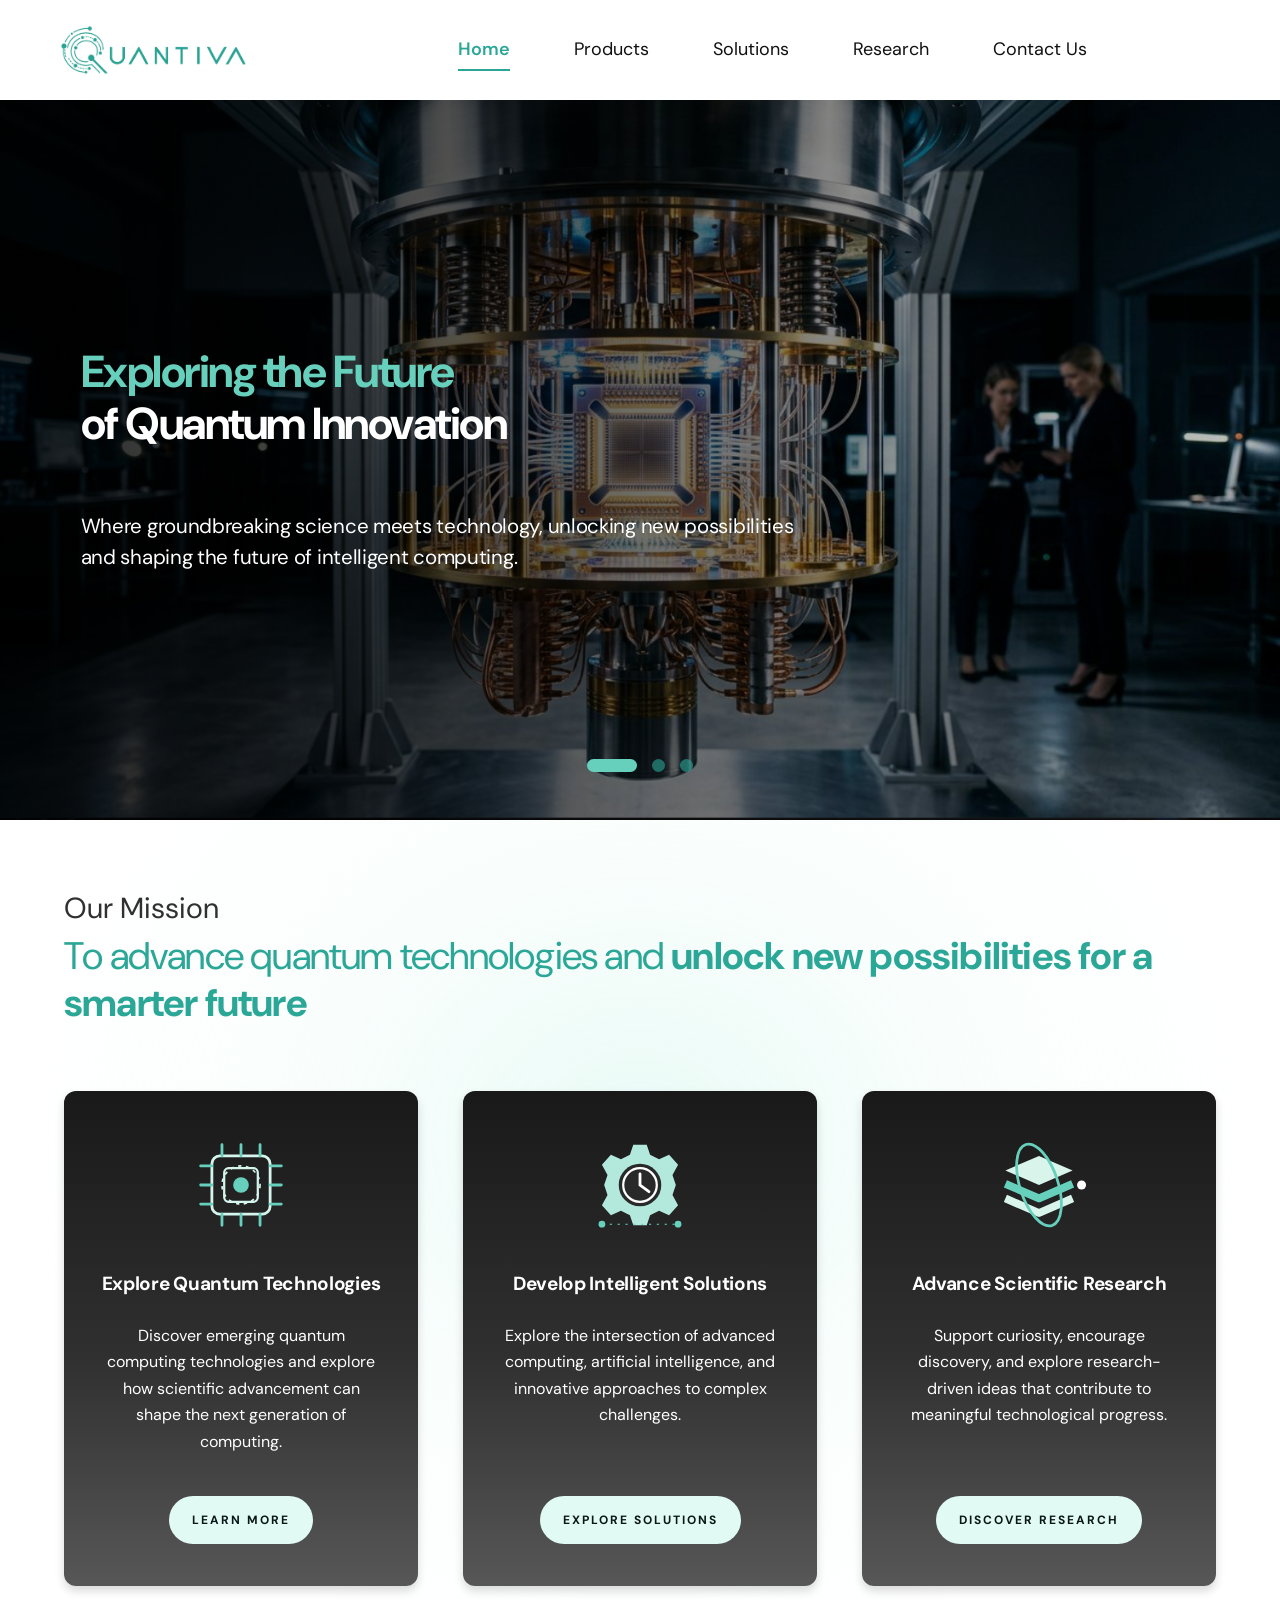
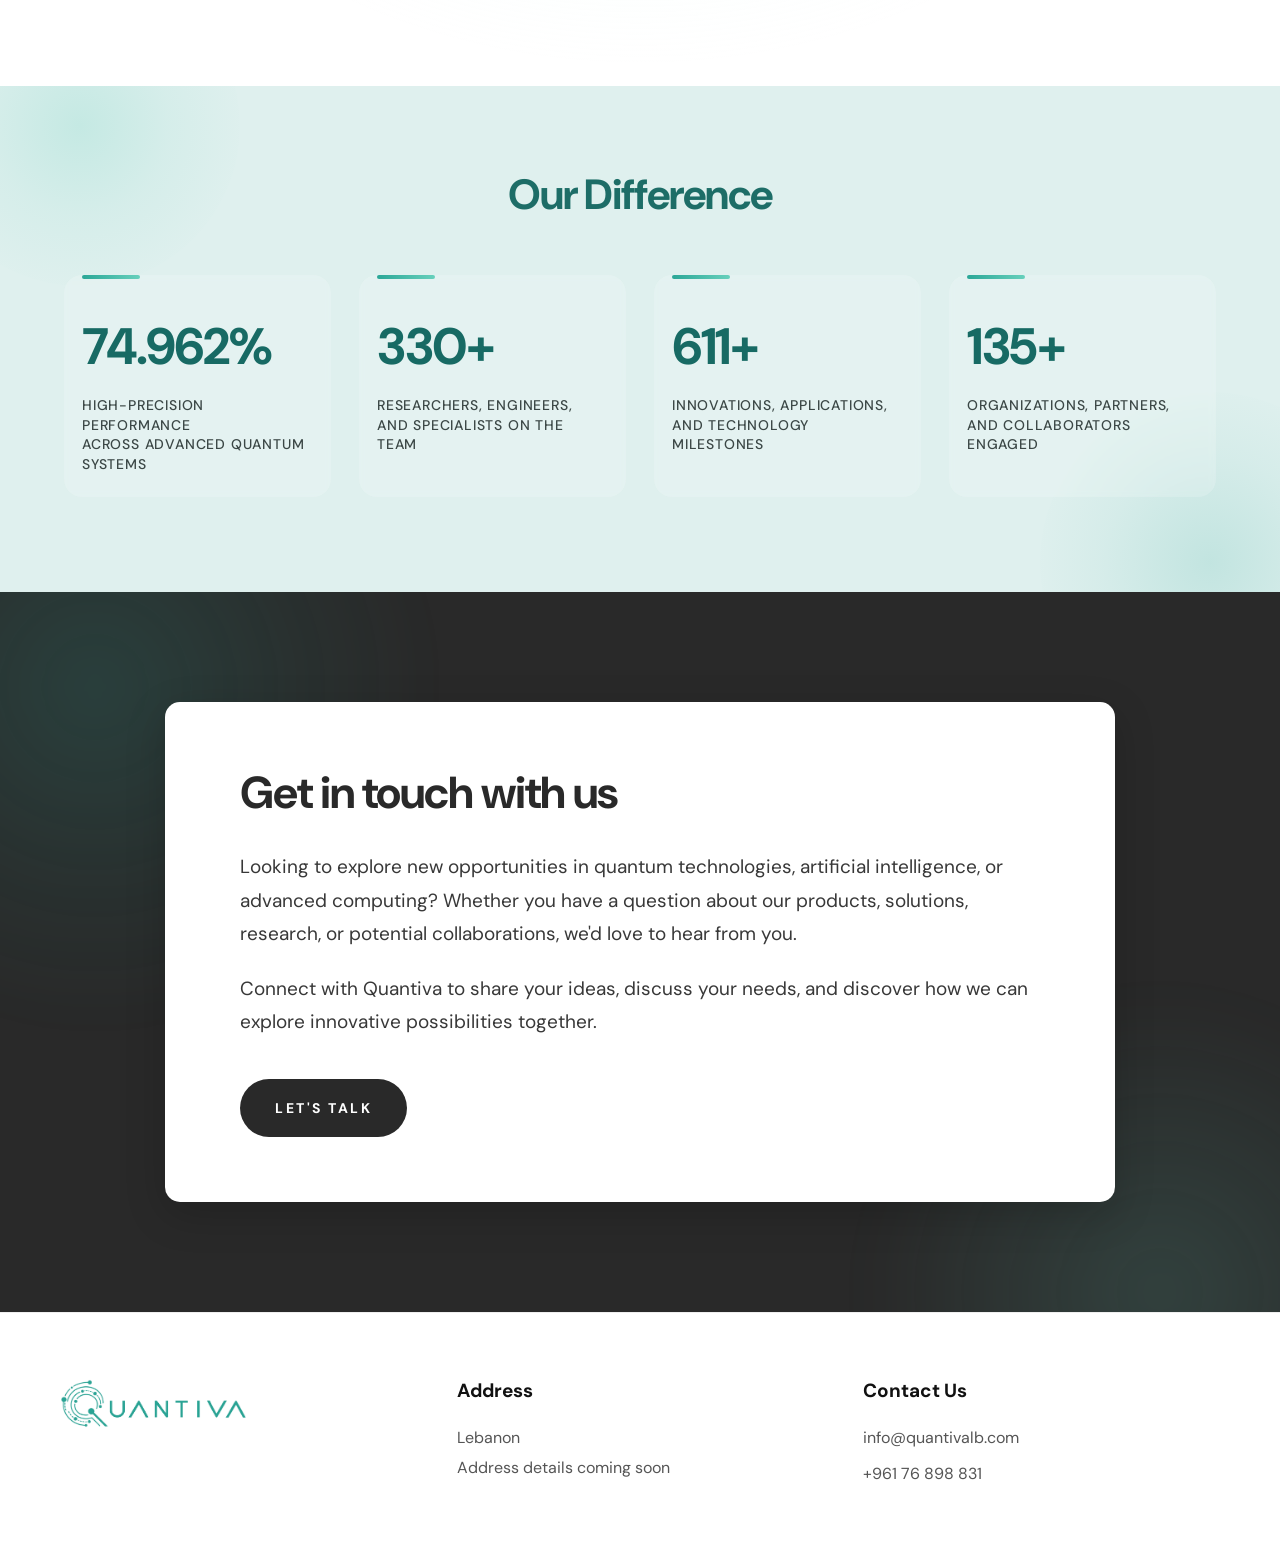
==== index.html @ 80b2bf56 "Add files via upload" ====
<!DOCTYPE html>
<html lang="en">

<head>
    <meta charset="UTF-8">
    <meta name="viewport" content="width=device-width, initial-scale=1.0">

    <title>Quantiva | Home</title>

    <meta name="description" content="Quantiva - Discover our products, solutions, and research.">

    <!-- FAVICON -->
    <link rel="icon" type="image/png" href="assets/img/quantiva-logo.jpeg">

    <!-- GOOGLE FONTS -->
    <link rel="preconnect" href="https://fonts.googleapis.com">
    <link rel="preconnect" href="https://fonts.gstatic.com" crossorigin>

    <link href="https://fonts.googleapis.com/css2?family=DM+Sans:wght@400;500;600;700&display=swap" rel="stylesheet">

    <!-- MAIN CSS -->
    <link rel="stylesheet" href="assets/css/style.css">

</head>

<body>

    <!-- =====================================
       DESKTOP / MOBILE HEADER
  ====================================== -->

    <header class="site-header">

        <div class="header-container">

            <!-- LOGO -->
            <a href="index.html" class="header-logo" aria-label="Quantiva Homepage">

                <img src="assets/img/quantiva-logo.jpeg" alt="Quantiva Logo">

            </a>

            <!-- DESKTOP NAVIGATION -->
            <nav class="desktop-nav" aria-label="Main navigation">

                <a href="index.html" class="active" aria-current="page">
                    Home
                </a>

                <a href="products.html">
                    Products
                </a>

                <a href="solutions.html">
                    Solutions
                </a>

                <a href="research.html">
                    Research
                </a>

                <a href="contact-us.html">
                    Contact Us
                </a>

            </nav>

            <!-- MOBILE HAMBURGER -->
            <button class="menu-toggle" type="button" aria-label="Open navigation menu" aria-expanded="false"
                aria-controls="mobile-menu">

                <span></span>
                <span></span>
                <span></span>

            </button>

        </div>

    </header>


    <!-- =====================================
       MOBILE MENU OVERLAY
  ====================================== -->

    <div class="menu-overlay"></div>


    <!-- =====================================
       MOBILE SIDEBAR
  ====================================== -->

    <aside class="mobile-menu" id="mobile-menu" aria-label="Mobile navigation" aria-hidden="true" inert>

        <!-- MOBILE MENU HEADER -->
        <div class="mobile-menu-header">

            <a href="index.html" class="mobile-logo" aria-label="Quantiva Homepage">

                <img src="assets/img/quantiva-logo.jpeg" alt="Quantiva Logo">

            </a>

            <button class="menu-close" type="button" aria-label="Close navigation menu">

                &times;

            </button>

        </div>


        <!-- MOBILE NAVIGATION -->
        <nav class="mobile-nav" aria-label="Mobile menu links">

            <a href="index.html" class="active" aria-current="page">
                Home
            </a>

            <a href="products.html">
                Products
            </a>

            <a href="solutions.html">
                Solutions
            </a>

            <a href="research.html">
                Research
            </a>

            <a href="contact-us.html">
                Contact Us
            </a>

        </nav>

    </aside>


    <!-- =====================================
       HOME PAGE CONTENT
  ====================================== -->

    <main>



        <!-- =========================================
     QUANTIVA HOME HERO SLIDER
========================================= -->

        <section class="quantiva-hero" aria-label="Quantiva introduction">

            <!-- SLIDE 1 -->
            <div class="hero-slide active">

                <div class="hero-overlay"></div>

                <div class="hero-content">

                    <h1>
                        <span>Exploring the Future</span>
                        <span class="hero-title-white">
                            of Quantum Innovation
                        </span>
                    </h1>

                    <p>
                        Where groundbreaking science meets technology,
                        unlocking new possibilities and shaping the future
                        of intelligent computing.
                    </p>

                </div>

            </div>


            <!-- SLIDE 2 -->
            <div class="hero-slide">

                <div class="hero-overlay"></div>

                <div class="hero-content">

                    <h2>
                        <span>Where Quantum and AI</span>
                        <span class="hero-title-white">
                            Work Together
                        </span>
                    </h2>

                    <p>
                        Connecting the power of quantum technologies
                        and artificial intelligence to inspire innovation
                        and solve tomorrow's challenges.
                    </p>

                </div>

            </div>


            <!-- SLIDE 3 -->
            <div class="hero-slide">

                <div class="hero-overlay"></div>

                <div class="hero-content">

                    <h2>
                        <span>Transforming Ideas</span>
                        <span class="hero-title-white">
                            Into Possibilities
                        </span>
                    </h2>

                    <p>
                        Advancing research, encouraging discovery,
                        and exploring new horizons through the
                        convergence of science and technology.
                    </p>

                </div>

            </div>


            <!-- SLIDER INDICATORS -->
            <div class="hero-indicators" aria-hidden="true">

                <span class="hero-indicator active"></span>
                <span class="hero-indicator"></span>
                <span class="hero-indicator"></span>

            </div>

        </section>





        <!-- =========================================
     QUANTIVA - OUR MISSION SECTION
========================================= -->

        <section class="quantiva-mission" id="our-mission">

            <div class="mission-container">

                <!-- MISSION HEADING -->
                <div class="mission-heading">

                    <p class="mission-label">Our Mission</p>

                    <h2>
                        To advance quantum technologies and
                        <strong>unlock new possibilities for a smarter future</strong>
                    </h2>

                </div>

                <!-- MISSION CARDS -->
                <div class="mission-cards">

                    <!-- CARD 1 -->
                    <article class="mission-card">

                        <div class="mission-card-icon">
                            <svg viewBox="0 0 100 100" fill="none" xmlns="http://www.w3.org/2000/svg"
                                aria-hidden="true">
                                <rect x="24" y="24" width="52" height="52" rx="7" stroke="currentColor"
                                    stroke-width="2.5" />
                                <rect x="35" y="35" width="30" height="30" rx="4" stroke="currentColor"
                                    stroke-width="2" />
                                <circle cx="50" cy="50" r="7" fill="#67d0bc" />
                                <path d="M33 14V24 M50 14V24 M67 14V24
                                 M33 76V86 M50 76V86 M67 76V86
                                 M14 33H24 M14 50H24 M14 67H24
                                 M76 33H86 M76 50H86 M76 67H86" stroke="#67d0bc" stroke-width="2.5"
                                    stroke-linecap="round" />
                                <circle cx="50" cy="50" r="17" stroke="currentColor" stroke-width="1.5"
                                    stroke-dasharray="3 4" />
                            </svg>
                        </div>

                        <h3>Explore Quantum Technologies</h3>

                        <p>
                            Discover emerging quantum computing technologies
                            and explore how scientific advancement can
                            shape the next generation of computing.
                        </p>

                        <a href="products.html" class="mission-card-btn">
                            LEARN MORE
                        </a>

                    </article>

                    <!-- CARD 2 -->
                    <article class="mission-card">

                        <div class="mission-card-icon">
                            <svg viewBox="0 0 100 100" fill="none" xmlns="http://www.w3.org/2000/svg"
                                aria-hidden="true">
                                <path d="M44 14H56L59 23L67 27L76 23
                                 L84 32L79 41L82 50L79 59
                                 L84 68L76 77L67 73L59 77
                                 L56 86H44L41 77L33 73
                                 L24 77L16 68L21 59L18 50
                                 L21 41L16 32L24 23L33 27
                                 L41 23L44 14Z" fill="#b3e9dc" />
                                <circle cx="50" cy="50" r="19" fill="#292929" />
                                <circle cx="50" cy="50" r="15" stroke="#ffffff" stroke-width="2" />
                                <path d="M50 40V50L58 56" stroke="#ffffff" stroke-width="2.5" stroke-linecap="round" />
                                <circle cx="16" cy="85" r="3" fill="#67d0bc" />
                                <circle cx="84" cy="85" r="3" fill="#67d0bc" />
                                <path d="M16 85H84" stroke="#67d0bc" stroke-dasharray="2 5" />
                            </svg>
                        </div>

                        <h3>Develop Intelligent Solutions</h3>

                        <p>
                            Explore the intersection of advanced computing,
                            artificial intelligence, and innovative
                            approaches to complex challenges.
                        </p>

                        <a href="solutions.html" class="mission-card-btn">
                            EXPLORE SOLUTIONS
                        </a>

                    </article>

                    <!-- CARD 3 -->
                    <article class="mission-card">

                        <div class="mission-card-icon">
                            <svg viewBox="0 0 100 100" fill="none" xmlns="http://www.w3.org/2000/svg"
                                aria-hidden="true">
                                <path d="M20 37L50 24L80 37L50 50L20 37Z" fill="#d8f4eb" />
                                <path d="M20 49L50 62L80 49" stroke="#67d0bc" stroke-width="7"
                                    stroke-linejoin="round" />
                                <path d="M20 62L50 75L80 62" stroke="#d8f4eb" stroke-width="7"
                                    stroke-linejoin="round" />
                                <ellipse cx="50" cy="50" rx="38" ry="17" transform="rotate(72 50 50)" stroke="#67d0bc"
                                    stroke-width="2.5" />
                                <circle cx="88" cy="50" r="4" fill="#ffffff" />
                            </svg>
                        </div>

                        <h3>Advance Scientific Research</h3>

                        <p>
                            Support curiosity, encourage discovery,
                            and explore research-driven ideas that
                            contribute to meaningful technological progress.
                        </p>

                        <a href="research.html" class="mission-card-btn">
                            DISCOVER RESEARCH
                        </a>

                    </article>

                </div>

            </div>

        </section>



        <!-- =========================================
     QUANTIVA - OUR DIFFERENCE SECTION
========================================= -->

        <section class="quantiva-difference" id="our-difference">

            <div class="difference-container">

                <div class="difference-heading">
                    <h2>Our Difference</h2>
                </div>

                <div class="difference-stats">

                    <!-- ITEM 1 -->
                    <div class="difference-item reveal-up">
                        <h3 class="counter" data-target="99.921" data-suffix="%">0</h3>
                        <p>
                            HIGH-PRECISION PERFORMANCE<br>
                            ACROSS ADVANCED QUANTUM SYSTEMS
                        </p>
                    </div>

                    <!-- ITEM 2 -->
                    <div class="difference-item reveal-up">
                        <h3 class="counter" data-target="440" data-suffix="+">0</h3>
                        <p>
                            RESEARCHERS, ENGINEERS,<br>
                            AND SPECIALISTS ON THE TEAM
                        </p>
                    </div>

                    <!-- ITEM 3 -->
                    <div class="difference-item reveal-up">
                        <h3 class="counter" data-target="815" data-suffix="+">0</h3>
                        <p>
                            INNOVATIONS, APPLICATIONS,<br>
                            AND TECHNOLOGY MILESTONES
                        </p>
                    </div>

                    <!-- ITEM 4 -->
                    <div class="difference-item reveal-up">
                        <h3 class="counter" data-target="180" data-suffix="+">0</h3>
                        <p>
                            ORGANIZATIONS, PARTNERS,<br>
                            AND COLLABORATORS ENGAGED
                        </p>
                    </div>

                </div>

            </div>

        </section>



        <!-- =========================================
     QUANTIVA - CONTACT SECTION
========================================= -->

        <section class="quantiva-connect" id="connect-with-us">

            <div class="connect-container">

                <div class="connect-card">

                    <h2>Get in touch with us</h2>

                    <p>
                        Looking to explore new opportunities in quantum
                        technologies, artificial intelligence, or advanced
                        computing? Whether you have a question about our
                        products, solutions, research, or potential
                        collaborations, we'd love to hear from you.
                    </p>

                    <p>
                        Connect with Quantiva to share your ideas,
                        discuss your needs, and discover how we can
                        explore innovative possibilities together.
                    </p>

                    <a href="contact-us.html" class="connect-btn">
                        LET'S TALK
                    </a>

                </div>

            </div>

        </section>



    </main>


    <!-- =====================================
     QUANTIVA FOOTER
====================================== -->

    <footer class="site-footer">

        <div class="footer-container">

            <!-- LEFT: LOGO -->
            <div class="footer-logo">
                <a href="index.html" aria-label="Quantiva Home">
                    <img src="assets/img/quantiva-logo.jpeg" alt="Quantiva Logo">
                </a>
            </div>

            <!-- CENTER: ADDRESS -->
            <div class="footer-address">
                <h3>Address</h3>
                <p>
                    Lebanon<br>
                    Address details coming soon
                </p>
            </div>

            <!-- RIGHT: CONTACT -->
            <div class="footer-contact">
                <h3>Contact Us</h3>

                <a href="mailto:info@quantivalb.com">
                    info@quantivalb.com
                </a>

                <a href="tel:+96176898831">
                    +961 76 898 831
                </a>
            </div>

        </div>

    </footer>



    <!-- MAIN JAVASCRIPT -->
    <script src="assets/js/app.js"></script>

</body>

</html>
---- assets/css/style.css ----
/* =========================================
   QUANTIVA - GLOBAL STYLES
========================================= */

:root {
    --primary: #2ba797;
    --primary-light: #67d0bc;
    --dark: #292929;
    --black: #111111;
    --white: #ffffff;
    --font: 'DM Sans', sans-serif;
}

* {
    margin: 0;
    padding: 0;
    box-sizing: border-box;
}

html {
    scroll-behavior: smooth;
}

body {
    font-family: var(--font);
    color: var(--black);
    background: var(--white);
    overflow-x: hidden;
}

body.menu-open {
    overflow: hidden;
}

a {
    text-decoration: none;
}

button {
    font-family: inherit;
    cursor: pointer;
}

img {
    max-width: 100%;
}

/* =========================================
   MAIN HEADER
========================================= */

.site-header {
    position: relative;
    width: 100%;
    height: 100px;
    background: var(--white);
    z-index: 100;
}

.header-container {
    width: 100%;
    height: 100%;
    padding: 0 4%;
    display: flex;
    align-items: center;
    justify-content: space-between;
    gap: 60px;
}

/* =========================================
   HEADER LOGO
========================================= */

.header-logo {
    display: inline-flex;
    align-items: center;
    flex-shrink: 0;
}

.header-logo img {
    width: 205px;
    height: auto;
    display: block;
    object-fit: contain;
}

/* =========================================
   DESKTOP NAVIGATION
========================================= */

.desktop-nav {
    display: flex;
    align-items: center;
    justify-content: center;
    flex: 1;
    gap: clamp(35px, 5vw, 90px);
}

.desktop-nav a {
    position: relative;
    color: var(--black);
    font-size: 18px;
    font-weight: 400;
    white-space: nowrap;
    line-height: 1.4;
    padding: 10px 0;
    transition: color 0.3s ease;
}

/* HOVER EFFECT */

.desktop-nav a:hover {
    color: var(--primary);
}

/* ACTIVE PAGE */

.desktop-nav a.active,
.desktop-nav a[aria-current="page"] {
    color: var(--primary);
    font-weight: 600;
}

/* UNDERLINE EFFECT */

.desktop-nav a::after {
    content: "";
    position: absolute;
    bottom: 2px;
    left: 0;
    width: 100%;
    height: 2px;
    background: var(--primary);

    transform: scaleX(0);
    transform-origin: center;
    transition: transform 0.3s ease;
}

/* UNDERLINE ON HOVER */

.desktop-nav a:hover::after {
    transform: scaleX(1);
}

/* PERMANENT UNDERLINE ON ACTIVE PAGE */

.desktop-nav a.active::after,
.desktop-nav a[aria-current="page"]::after {
    transform: scaleX(1);
}

/* =========================================
   HAMBURGER BUTTON
========================================= */

.menu-toggle {
    display: none;
    width: 30px;
    height: 26px;
    padding: 3px 0;
    background: transparent;
    border: none;

    flex-direction: column;
    justify-content: space-between;
    align-items: center;
}

.menu-toggle span {
    display: block;
    width: 100%;
    height: 2px;
    background: #242424;
    border-radius: 2px;

    transition: background 0.3s ease;
}

.menu-toggle:hover span {
    background: var(--primary);
}

/* =========================================
   MOBILE MENU OVERLAY
========================================= */

.menu-overlay {
    position: fixed;
    inset: 0;
    width: 100%;
    height: 100%;

    background: rgba(0, 0, 0, 0.5);

    opacity: 0;
    visibility: hidden;
    z-index: 998;

    transition:
        opacity 0.35s ease,
        visibility 0.35s ease;
}

.menu-overlay.active {
    opacity: 1;
    visibility: visible;
}

/* =========================================
   MOBILE SIDEBAR
========================================= */

.mobile-menu {
    position: fixed;
    top: 0;
    left: 0;

    width: 320px;
    max-width: 85vw;

    height: 100vh;
    height: 100dvh;

    background: var(--dark);
    z-index: 999;
    overflow-y: auto;

    transform: translateX(-105%);
    visibility: hidden;

    transition:
        transform 0.35s ease,
        visibility 0.35s ease;
}

.mobile-menu.active {
    transform: translateX(0);
    visibility: visible;
}

/* =========================================
   MOBILE SIDEBAR HEADER
========================================= */

.mobile-menu-header {
    width: 100%;
    height: 76px;
    background: var(--white);

    display: flex;
    align-items: center;
    justify-content: space-between;

    padding: 0 20px;
    gap: 12px;
}

/* MOBILE LOGO */

.mobile-logo {
    display: flex;
    align-items: center;
    min-width: 0;
}

.mobile-logo img {
    width: 175px;
    max-width: 100%;
    height: auto;
    display: block;
    object-fit: contain;
}

/* CLOSE BUTTON */

.menu-close {
    display: flex;
    align-items: center;
    justify-content: center;

    width: 32px;
    height: 32px;

    border: none;
    background: transparent;
    color: #263644;

    font-size: 32px;
    font-weight: 300;
    line-height: 1;

    transition: color 0.3s ease;
}

.menu-close:hover {
    color: var(--primary);
}

/* =========================================
   MOBILE NAVIGATION
========================================= */

.mobile-nav {
    display: flex;
    flex-direction: column;
    padding: 18px 24px;
}

.mobile-nav a {
    display: block;
    width: 100%;
    padding: 16px 0;

    color: var(--primary-light);
    font-size: 15px;
    font-weight: 500;
    line-height: 1.4;

    transition:
        color 0.3s ease,
        padding-left 0.3s ease;
}

/* MOBILE HOVER */

.mobile-nav a:hover {
    color: var(--white);
    padding-left: 5px;
}

/* MOBILE ACTIVE PAGE */

.mobile-nav a.active,
.mobile-nav a[aria-current="page"] {
    color: var(--white);
    font-weight: 700;
    border-left: 3px solid var(--primary-light);
    padding-left: 12px;
}

/* KEEP ACTIVE ITEM IN PLACE ON HOVER */

.mobile-nav a.active:hover,
.mobile-nav a[aria-current="page"]:hover {
    padding-left: 12px;
    color: var(--white);
}

/* =========================================
   QUANTIVA FOOTER
========================================= */

.site-footer {
    width: 100%;
    background: #ffffff;
    padding: 65px 0;
    border-top: 1px solid #eeeeee;
}

/* =========================================
   FOOTER CONTAINER
========================================= */

.footer-container {
    width: 100%;
    padding: 0 4%;

    display: grid;
    grid-template-columns: repeat(3, minmax(0, 1fr));
    align-items: start;
    gap: 40px;

    background: #ffffff;
}

/* =========================================
   FOOTER LOGO - LEFT
========================================= */

.footer-logo {
    display: flex;
    align-items: flex-start;
    justify-content: flex-start;
    background: #ffffff;
}

.footer-logo a {
    display: inline-flex;
    align-items: center;
}

.footer-logo img {
    width: 205px;
    max-width: 100%;
    height: auto;
    display: block;
    object-fit: contain;
}

/* =========================================
   FOOTER ADDRESS - CENTER
========================================= */

.footer-address {
    display: flex;
    flex-direction: column;
    align-items: flex-start;
    text-align: left;
}

.footer-address h3,
.footer-contact h3 {
    font-size: 19px;
    font-weight: 700;
    color: #111111;
    margin-bottom: 20px;
}

.footer-address p {
    font-size: 16px;
    font-weight: 400;
    line-height: 1.9;
    color: #555555;
}

/* =========================================
   FOOTER CONTACT - RIGHT
========================================= */

.footer-contact {
    display: flex;
    flex-direction: column;
    align-items: flex-start;
    text-align: left;
}

.footer-contact a {
    font-size: 16px;
    font-weight: 400;
    color: #555555;
    line-height: 1.9;
    margin-bottom: 6px;
    transition: color 0.3s ease;
    overflow-wrap: anywhere;
}

.footer-contact a:hover {
    color: var(--primary);
}

/* =========================================
   TABLET RESPONSIVE DESIGN
========================================= */

@media (max-width: 1100px) {

    /* HEADER */

    .site-header {
        height: 76px;
    }

    .header-container {
        padding: 0 5%;
        gap: 20px;
    }

    .header-logo img {
        width: 180px;
    }

    .desktop-nav {
        display: none;
    }

    .menu-toggle {
        display: flex;
    }

    /* FOOTER */

    .site-footer {
        padding: 55px 0;
    }

    .footer-container {
        padding: 0 5%;
        gap: 30px;
    }

    .footer-logo img {
        width: 180px;
    }

    .footer-address h3,
    .footer-contact h3 {
        font-size: 17px;
    }

    .footer-address p,
    .footer-contact a {
        font-size: 15px;
    }

}

/* =========================================
   MOBILE RESPONSIVE DESIGN
========================================= */

@media (max-width: 768px) {

    /* HEADER */

    .site-header {
        height: 72px;
    }

    .header-container {
        padding: 0 20px;
    }

    .header-logo img {
        width: 165px;
    }

    /* MOBILE SIDEBAR */

    .mobile-menu {
        width: 300px;
    }

    .mobile-menu-header {
        height: 72px;
    }

    .mobile-logo img {
        width: 155px;
    }

    .mobile-nav {
        padding: 15px 22px;
    }

    .mobile-nav a {
        font-size: 15px;
        padding-top: 15px;
        padding-bottom: 15px;
    }

    /* FOOTER */

    .site-footer {
        padding: 50px 0;
        background: #ffffff;
    }

    .footer-container {
        display: flex;
        flex-direction: column;
        align-items: center;
        justify-content: center;

        gap: 35px;
        padding: 0 20px;
        text-align: center;

        background: #ffffff;
    }

    /* CENTER FOOTER LOGO */

    .footer-logo {
        width: 100%;
        display: flex;
        justify-content: center;
        align-items: center;
        background: #ffffff;
    }

    .footer-logo a {
        display: inline-flex;
        justify-content: center;
        align-items: center;
    }

    .footer-logo img {
        width: 165px;
        height: auto;
    }

    /* CENTER ADDRESS AND CONTACT */

    .footer-address,
    .footer-contact {
        width: 100%;
        display: flex;
        flex-direction: column;
        align-items: center;
        text-align: center;
    }

    .footer-address h3,
    .footer-contact h3 {
        font-size: 17px;
        margin-bottom: 12px;
        text-align: center;
    }

    .footer-address p {
        font-size: 15px;
        line-height: 1.9;
        text-align: center;
    }

    .footer-contact a {
        font-size: 15px;
        line-height: 1.9;
        text-align: center;
    }

}

/* =========================================
   SMALL MOBILE DEVICES
========================================= */

@media (max-width: 480px) {

    /* HEADER */

    .header-container {
        padding: 0 15px;
    }

    .header-logo img {
        width: 145px;
    }

    .menu-toggle {
        width: 27px;
        height: 24px;
    }

    /* MOBILE MENU */

    .mobile-menu {
        width: 285px;
        max-width: 85vw;
    }

    .mobile-menu-header {
        padding: 0 15px;
    }

    .mobile-logo img {
        width: 140px;
    }

    .mobile-nav {
        padding: 15px 20px;
    }

    .mobile-nav a {
        font-size: 14px;
    }

    /* FOOTER */

    .site-footer {
        padding: 45px 0;
    }

    .footer-container {
        padding: 0 15px;
        gap: 30px;
    }

    .footer-logo img {
        width: 145px;
    }

    .footer-address h3,
    .footer-contact h3 {
        font-size: 16px;
        margin-bottom: 10px;
    }

    .footer-address p,
    .footer-contact a {
        font-size: 14px;
    }

}

/* =========================================
   KEYBOARD ACCESSIBILITY
========================================= */

a:focus-visible,
button:focus-visible {
    outline: 2px solid var(--primary);
    outline-offset: 4px;
}

/* =========================================
   REDUCED MOTION
========================================= */

@media (prefers-reduced-motion: reduce) {

    *,
    *::before,
    *::after {
        scroll-behavior: auto !important;
        transition-duration: 0.01ms !important;
    }

}




/* =========================================
   QUANTIVA CONTACT US PAGE
========================================= */

.contact-section {
    position: relative;
    width: 100%;
    min-height: 680px;
    padding: 140px 0 110px;
    overflow: hidden;

    background:
        radial-gradient(ellipse at 0% 10%,
            rgba(207, 246, 234, 0.48) 0%,
            rgba(240, 252, 248, 0.35) 32%,
            transparent 63%),
        #ffffff;
}

.contact-container {
    width: 100%;
    max-width: 1600px;
    margin: 0 auto;
    padding: 0 5.5%;

    display: grid;
    grid-template-columns: minmax(0, 1fr) minmax(0, 1fr);
    align-items: start;
    gap: clamp(50px, 7vw, 140px);
}

/* =========================================
   LEFT SIDE - INTRODUCTION
========================================= */

.contact-intro {
    padding-top: 0;
}

.contact-intro h1 {
    font-size: clamp(38px, 3.2vw, 56px);
    font-weight: 700;
    line-height: 1.15;
    letter-spacing: -1.5px;
    color: var(--primary, #2ba797);
    margin-bottom: 55px;
}

.contact-intro p {
    max-width: 550px;
    font-size: clamp(25px, 2.3vw, 38px);
    font-weight: 400;
    line-height: 1.35;
    color: #303030;
}

/* =========================================
   RIGHT SIDE - CONTACT FORM
========================================= */

.contact-form-wrapper {
    width: 100%;
    min-width: 0;
}

.contact-form {
    width: 100%;
    display: grid;
    grid-template-columns: repeat(2, minmax(0, 1fr));
    column-gap: 20px;
    row-gap: 20px;
}

.contact-field {
    width: 100%;
    min-width: 0;
}

.contact-field.full-width,
.contact-submit.full-width,
.contact-success-message.full-width {
    grid-column: 1 / -1;
}

/* =========================================
   FORM INPUTS
========================================= */

.contact-field input,
.contact-field select,
.contact-field textarea {
    width: 100%;
    min-width: 0;
    border: 1px solid #929292;
    border-radius: 12px;
    background: #ffffff;
    color: #303030;
    font-family: var(--font, 'DM Sans', sans-serif);
    font-size: 17px;
    font-weight: 400;
    transition:
        border-color 0.25s ease,
        box-shadow 0.25s ease;
}

.contact-field input,
.contact-field select {
    height: 61px;
    padding: 0 20px;
}

.contact-field input::placeholder,
.contact-field textarea::placeholder {
    color: #8a8a8a;
    opacity: 1;
}

.contact-field input:focus,
.contact-field select:focus,
.contact-field textarea:focus {
    outline: none;
    border-color: var(--primary-light, #67d0bc);
    box-shadow: 0 0 0 1px var(--primary-light, #67d0bc);
}

/* =========================================
   SELECT DROPDOWN
========================================= */

.contact-field select {
    appearance: none;
    -webkit-appearance: none;
    cursor: pointer;

    padding-right: 48px;

    background-image: url("data:image/svg+xml,%3Csvg xmlns='http://www.w3.org/2000/svg' width='14' height='9' viewBox='0 0 14 9'%3E%3Cpath fill='%23111111' d='M0 0h14L7 9z'/%3E%3C/svg%3E");
    background-repeat: no-repeat;
    background-position: right 20px center;
    background-size: 14px 9px;
}

.contact-field select:invalid {
    color: #8a8a8a;
}

.contact-field select option {
    color: #303030;
    background: #ffffff;
}

/* =========================================
   PHONE NUMBER - LEBANON ONLY
========================================= */

.contact-field.phone-field {
    display: flex;
    align-items: center;
    overflow: hidden;
    height: 61px;

    border: 1px solid #929292;
    border-radius: 12px;
    background: #ffffff;

    transition:
        border-color 0.25s ease,
        box-shadow 0.25s ease;
}

.contact-field.phone-field:focus-within {
    border-color: var(--primary-light, #67d0bc);
    box-shadow: 0 0 0 1px var(--primary-light, #67d0bc);
}

.phone-code {
    display: flex;
    align-items: center;
    justify-content: center;
    gap: 8px;
    flex-shrink: 0;

    height: 100%;
    padding: 0 12px 0 17px;

    white-space: nowrap;
    color: #303030;
    font-size: 15px;
    font-weight: 500;

    border-right: 1px solid #e5e5e5;
}

.phone-prefix {
    font-size: 16px;
}

.contact-field.phone-field input {
    flex: 1;
    min-width: 0;
    height: 100%;
    padding: 0 12px;

    border: none;
    border-radius: 0;
    box-shadow: none;
    outline: none;

    font-size: 16px;
}

/* =========================================
   MESSAGE TEXTAREA
========================================= */

.contact-field textarea {
    display: block;
    min-height: 145px;
    padding: 19px 20px;
    resize: vertical;
    line-height: 1.5;
}

/* =========================================
   SUBMIT BUTTON
========================================= */

.contact-submit {
    margin-top: 12px;
}

.contact-submit-btn {
    width: 100%;
    min-height: 54px;

    display: flex;
    align-items: center;
    justify-content: center;

    padding: 15px 25px;
    border: none;
    border-radius: 40px;

    background: #292929;
    color: #ffffff;

    font-family: var(--font, 'DM Sans', sans-serif);
    font-size: 16px;
    font-weight: 700;
    letter-spacing: 3px;

    cursor: pointer;

    transition:
        background 0.3s ease,
        transform 0.3s ease;
}

.contact-submit-btn:hover {
    background: var(--primary, #2ba797);
    transform: translateY(-2px);
}

.contact-submit-btn:active {
    transform: translateY(0);
}

/* =========================================
   FORM CONFIRMATION
========================================= */

.contact-success-message {
    padding: 16px 20px;
    margin-top: 5px;

    border: 1px solid #8ddccc;
    border-radius: 10px;

    background: #effbf7;
    color: #197c69;

    font-size: 15px;
    line-height: 1.6;
    text-align: center;
}

.contact-success-message[hidden] {
    display: none;
}

/* =========================================
   LARGE TABLETS
========================================= */

@media (max-width: 1100px) {

    .contact-section {
        padding: 95px 0 85px;
        min-height: auto;
    }

    .contact-container {
        gap: 45px;
        padding: 0 5%;
    }

    .contact-intro h1 {
        font-size: 42px;
        margin-bottom: 35px;
    }

    .contact-intro p {
        font-size: 27px;
    }

    .contact-form {
        gap: 15px;
    }

    .contact-field input,
    .contact-field select {
        height: 58px;
        padding-left: 15px;
        font-size: 15px;
    }

    .contact-field.phone-field {
        height: 58px;
    }

    .phone-code {
        padding: 0 10px;
        gap: 6px;
        font-size: 13px;
    }

    .phone-prefix {
        font-size: 14px;
    }

    .contact-field.phone-field input {
        font-size: 14px;
        padding: 0 8px;
    }

}

/* =========================================
   MOBILE RESPONSIVE
========================================= */

@media (max-width: 768px) {

    .contact-section {
        padding: 65px 0 75px;
    }

    .contact-container {
        grid-template-columns: 1fr;
        gap: 40px;
        padding: 0 20px;
    }

    .contact-intro {
        padding: 0;
        text-align: left;
    }

    .contact-intro h1 {
        font-size: 39px;
        margin-bottom: 20px;
        letter-spacing: -1px;
    }

    .contact-intro p {
        font-size: 25px;
        max-width: 550px;
    }

    .contact-form {
        column-gap: 15px;
        row-gap: 16px;
    }

    .contact-field input,
    .contact-field select {
        height: 56px;
        font-size: 15px;
        border-radius: 10px;
    }

    .contact-field.phone-field {
        height: 56px;
        border-radius: 10px;
    }

    .contact-field textarea {
        min-height: 135px;
        font-size: 15px;
        border-radius: 10px;
    }

    .contact-submit-btn {
        min-height: 52px;
        font-size: 15px;
    }

}

/* =========================================
   SMALL MOBILE DEVICES
========================================= */

@media (max-width: 480px) {

    .contact-section {
        padding: 50px 0 65px;
    }

    .contact-container {
        padding: 0 15px;
        gap: 35px;
    }

    .contact-intro h1 {
        font-size: 35px;
        margin-bottom: 17px;
    }

    .contact-intro p {
        font-size: 22px;
        line-height: 1.4;
    }

    .contact-form {
        grid-template-columns: 1fr;
        gap: 15px;
    }

    .contact-field {
        grid-column: 1 / -1;
    }

    .contact-field input,
    .contact-field select {
        height: 55px;
        font-size: 15px;
    }

    .contact-field.phone-field {
        height: 55px;
    }

    .contact-field textarea {
        min-height: 135px;
    }

    .contact-submit {
        margin-top: 8px;
    }

    .contact-submit-btn {
        min-height: 52px;
    }

}

/* =========================================
   ACCESSIBILITY
========================================= */

@media (prefers-reduced-motion: reduce) {

    .contact-field input,
    .contact-field select,
    .contact-field textarea,
    .contact-submit-btn {
        transition: none;
    }

}




/* =========================================
   QUANTIVA HOME HERO SLIDER
========================================= */

.quantiva-hero {
    position: relative;
    width: 100%;
    height: 720px;
    min-height: 550px;
    overflow: hidden;
    background: #101918;
    isolation: isolate;
}

/* =========================================
   INDIVIDUAL SLIDES
========================================= */

.quantiva-hero .hero-slide {
    position: absolute;
    inset: 0;
    width: 100%;
    height: 100%;

    display: flex;
    align-items: center;

    background-position: center center;
    background-repeat: no-repeat;
    background-size: cover;

    opacity: 0;
    visibility: hidden;
    z-index: 0;

    transform: scale(1.035);

    transition:
        opacity 1.2s ease,
        transform 6s ease,
        visibility 1.2s ease;
}

/* =========================================
   HERO BACKGROUND IMAGES
========================================= */

/* SLIDE 1 */

.quantiva-hero .hero-slide:nth-child(1) {
    background-image: url("../img/hero-1.png");
}

/* SLIDE 2 */

.quantiva-hero .hero-slide:nth-child(2) {
    background-image: url("../img/hero-2.png");
}

/* SLIDE 3 */

.quantiva-hero .hero-slide:nth-child(3) {
    background-image: url("../img/hero-3.png");
}

/* =========================================
   ACTIVE SLIDE
========================================= */

.quantiva-hero .hero-slide.active {
    opacity: 1;
    visibility: visible;
    z-index: 1;
    transform: scale(1);
}

/* =========================================
   DARK IMAGE OVERLAY
========================================= */

.quantiva-hero .hero-overlay {
    position: absolute;
    inset: 0;
    width: 100%;
    height: 100%;

    background: linear-gradient(90deg,
            rgba(0, 0, 0, 0.82) 0%,
            rgba(0, 0, 0, 0.68) 35%,
            rgba(0, 0, 0, 0.42) 70%,
            rgba(0, 0, 0, 0.22) 100%);

    z-index: 1;
    pointer-events: none;
}

/* =========================================
   HERO TEXT CONTENT
========================================= */

.quantiva-hero .hero-content {
    position: relative;
    z-index: 2;

    width: 100%;
    max-width: 1050px;

    padding-left: 6.3%;
    padding-right: 30px;

    color: #ffffff;

    transform: translateY(22px);
    opacity: 0;

    transition:
        transform 0.9s ease 0.25s,
        opacity 0.9s ease 0.25s;
}

/* ACTIVE CONTENT ANIMATION */

.quantiva-hero .hero-slide.active .hero-content {
    transform: translateY(0);
    opacity: 1;
}

/* =========================================
   HERO TITLES
========================================= */

.quantiva-hero .hero-content h1,
.quantiva-hero .hero-content h2 {
    display: flex;
    flex-direction: column;
    align-items: flex-start;

    font-family: var(--font, 'DM Sans', sans-serif);
    font-size: clamp(40px, 3.5vw, 64px);
    font-weight: 700;

    line-height: 1.16;
    letter-spacing: -1.5px;

    margin: 0 0 60px;
    color: #67d0bc;
}

.quantiva-hero .hero-content h1 span,
.quantiva-hero .hero-content h2 span {
    display: block;
}

/* WHITE TITLE TEXT */

.quantiva-hero .hero-title-white {
    color: #ffffff;
}

/* =========================================
   HERO DESCRIPTION
========================================= */

.quantiva-hero .hero-content p {
    max-width: 750px;

    font-family: var(--font, 'DM Sans', sans-serif);
    font-size: clamp(19px, 1.6vw, 27px);
    font-weight: 400;

    line-height: 1.5;
    letter-spacing: -0.3px;

    color: #ffffff;
    margin: 0;
}

/* =========================================
   SLIDER PROGRESS INDICATORS
========================================= */

.quantiva-hero .hero-indicators {
    position: absolute;
    left: 50%;
    bottom: 48px;

    transform: translateX(-50%);

    display: flex;
    align-items: center;
    justify-content: center;
    gap: 15px;

    z-index: 5;
}

.quantiva-hero .hero-indicator {
    display: block;
    width: 13px;
    height: 13px;

    border-radius: 20px;
    background: rgba(43, 167, 151, 0.6);

    transition:
        width 0.4s ease,
        background 0.4s ease;
}

/* ACTIVE INDICATOR */

.quantiva-hero .hero-indicator.active {
    width: 50px;
    background: #67d0bc;
}

/* =========================================
   LARGE DESKTOP
========================================= */

@media (min-width: 1600px) {

    .quantiva-hero {
        height: 760px;
    }

    .quantiva-hero .hero-content {
        padding-left: 6.3%;
    }

}

/* =========================================
   TABLET RESPONSIVE
========================================= */

@media (max-width: 1100px) {

    .quantiva-hero {
        height: 650px;
        min-height: 500px;
    }

    .quantiva-hero .hero-content {
        max-width: 850px;
        padding-left: 5%;
        padding-right: 30px;
    }

    .quantiva-hero .hero-content h1,
    .quantiva-hero .hero-content h2 {
        font-size: clamp(38px, 4.3vw, 52px);
        margin-bottom: 45px;
    }

    .quantiva-hero .hero-content p {
        max-width: 650px;
        font-size: 21px;
    }

    .quantiva-hero .hero-indicators {
        bottom: 35px;
    }

}

/* =========================================
   MOBILE RESPONSIVE
========================================= */

@media (max-width: 768px) {

    .quantiva-hero {
        height: 620px;
        min-height: 520px;
    }

    .quantiva-hero .hero-slide {
        background-position: center center;
    }

    .quantiva-hero .hero-overlay {
        background: linear-gradient(90deg,
                rgba(0, 0, 0, 0.84) 0%,
                rgba(0, 0, 0, 0.68) 70%,
                rgba(0, 0, 0, 0.55) 100%);
    }

    .quantiva-hero .hero-content {
        max-width: 100%;
        padding: 0 25px;
    }

    .quantiva-hero .hero-content h1,
    .quantiva-hero .hero-content h2 {
        font-size: clamp(34px, 6vw, 46px);
        line-height: 1.2;
        letter-spacing: -1px;
        margin-bottom: 35px;
    }

    .quantiva-hero .hero-content p {
        max-width: 550px;
        font-size: 19px;
        line-height: 1.55;
    }

    .quantiva-hero .hero-indicators {
        bottom: 28px;
        gap: 12px;
    }

    .quantiva-hero .hero-indicator {
        width: 11px;
        height: 11px;
    }

    .quantiva-hero .hero-indicator.active {
        width: 42px;
    }

}

/* =========================================
   SMALL MOBILE
========================================= */

@media (max-width: 480px) {

    .quantiva-hero {
        height: 570px;
        min-height: 500px;
    }

    .quantiva-hero .hero-content {
        padding: 0 20px;
    }

    .quantiva-hero .hero-content h1,
    .quantiva-hero .hero-content h2 {
        font-size: clamp(30px, 8vw, 39px);
        line-height: 1.22;
        letter-spacing: -0.7px;
        margin-bottom: 28px;
    }

    .quantiva-hero .hero-content p {
        font-size: 17px;
        line-height: 1.6;
    }

    .quantiva-hero .hero-indicators {
        bottom: 25px;
    }

}

/* =========================================
   EXTRA SMALL PHONES
========================================= */

@media (max-width: 360px) {

    .quantiva-hero {
        min-height: 560px;
    }

    .quantiva-hero .hero-content {
        padding: 0 15px;
    }

    .quantiva-hero .hero-content h1,
    .quantiva-hero .hero-content h2 {
        font-size: 29px;
    }

    .quantiva-hero .hero-content p {
        font-size: 16px;
    }

}

/* =========================================
   REDUCED MOTION
========================================= */

@media (prefers-reduced-motion: reduce) {

    .quantiva-hero .hero-slide,
    .quantiva-hero .hero-content,
    .quantiva-hero .hero-indicator {
        transition: none;
        transform: none;
    }

}



/* =========================================
   QUANTIVA - OUR MISSION SECTION
========================================= */

.quantiva-mission {
    position: relative;
    width: 100%;
    padding: 70px 0 100px;
    overflow: hidden;

    background:
        radial-gradient(ellipse at 50% 37%,
            rgba(177, 239, 222, 0.28) 0%,
            rgba(220, 249, 241, 0.18) 35%,
            transparent 68%),
        #ffffff;
}

/* =========================================
   MISSION CONTAINER
========================================= */

.mission-container {
    position: relative;
    z-index: 2;

    width: 100%;
    max-width: 1600px;
    margin: 0 auto;
    padding: 0 5%;
}

/* =========================================
   MISSION HEADING
========================================= */

.mission-heading {
    margin-bottom: 65px;
}

.mission-label {
    font-family: var(--font, 'DM Sans', sans-serif);
    font-size: 29px;
    font-weight: 400;
    color: #303030;
    line-height: 1.3;
    margin-bottom: 5px;
}

.mission-heading h2 {
    max-width: 1250px;
    font-family: var(--font, 'DM Sans', sans-serif);
    font-size: clamp(32px, 3vw, 45px);
    font-weight: 400;
    line-height: 1.22;
    letter-spacing: -0.8px;
    color: var(--primary, #2ba797);
}

.mission-heading h2 strong {
    font-weight: 700;
    color: var(--primary, #2ba797);
}

/* =========================================
   MISSION CARDS GRID
========================================= */

.mission-cards {
    display: grid;
    grid-template-columns: repeat(3, minmax(0, 1fr));
    gap: 45px;
    align-items: stretch;
}

/* =========================================
   INDIVIDUAL MISSION CARD
========================================= */

.mission-card {
    position: relative;
    display: flex;
    flex-direction: column;
    align-items: center;

    min-height: 495px;
    padding: 38px 35px 42px;

    border-radius: 12px;
    overflow: hidden;

    background: linear-gradient(180deg,
            #191919 0%,
            #303030 54%,
            #575757 100%);

    box-shadow:
        0 5px 10px rgba(0, 0, 0, 0.15);

    text-align: center;
    color: #ffffff;

    transition:
        transform 0.35s ease,
        box-shadow 0.35s ease;
}

.mission-card:hover {
    transform: translateY(-7px);
    box-shadow:
        0 14px 28px rgba(0, 0, 0, 0.2);
}

/* =========================================
   CARD ICONS
========================================= */

.mission-card-icon {
    width: 112px;
    height: 112px;
    margin-bottom: 30px;

    display: flex;
    align-items: center;
    justify-content: center;

    color: #d5f5ec;
}

.mission-card-icon svg {
    display: block;
    width: 100%;
    height: 100%;
}

/* =========================================
   CARD HEADINGS
========================================= */

.mission-card h3 {
    font-family: var(--font, 'DM Sans', sans-serif);
    font-size: 19px;
    font-weight: 700;
    line-height: 1.4;
    letter-spacing: -0.3px;

    color: #ffffff;
    margin: 0 0 25px;
}

/* =========================================
   CARD DESCRIPTIONS
========================================= */

.mission-card p {
    max-width: 325px;

    font-family: var(--font, 'DM Sans', sans-serif);
    font-size: 16px;
    font-weight: 400;
    line-height: 1.65;

    color: #ffffff;
    margin: 0 auto 35px;
}

/* =========================================
   CARD BUTTONS
========================================= */

.mission-card-btn {
    margin-top: auto;

    display: inline-flex;
    align-items: center;
    justify-content: center;

    min-height: 48px;
    max-width: 100%;
    padding: 13px 23px;

    border-radius: 40px;
    background: #e1faf3;
    color: #0b1718;

    font-family: var(--font, 'DM Sans', sans-serif);
    font-size: 12px;
    font-weight: 700;
    letter-spacing: 2px;
    line-height: 1.35;
    text-align: center;

    transition:
        background 0.3s ease,
        transform 0.3s ease;
}

.mission-card-btn:hover {
    background: #67d0bc;
    transform: translateY(-2px);
}

/* =========================================
   LARGE DESKTOP
========================================= */

@media (min-width: 1600px) {

    .quantiva-mission {
        padding: 80px 0 110px;
    }

    .mission-container {
        padding: 0 5%;
    }

    .mission-cards {
        gap: 45px;
    }

}

/* =========================================
   TABLET RESPONSIVE
========================================= */

@media (max-width: 1100px) {

    .quantiva-mission {
        padding: 65px 0 85px;
    }

    .mission-container {
        padding: 0 5%;
    }

    .mission-heading {
        margin-bottom: 50px;
    }

    .mission-label {
        font-size: 25px;
    }

    .mission-heading h2 {
        font-size: clamp(29px, 3.4vw, 38px);
    }

    .mission-cards {
        gap: 22px;
    }

    .mission-card {
        min-height: 485px;
        padding: 30px 22px 35px;
    }

    .mission-card-icon {
        width: 95px;
        height: 95px;
        margin-bottom: 25px;
    }

    .mission-card h3 {
        font-size: 17px;
        margin-bottom: 20px;
    }

    .mission-card p {
        font-size: 15px;
        line-height: 1.6;
    }

    .mission-card-btn {
        font-size: 11px;
        letter-spacing: 1.4px;
        padding: 12px 17px;
    }

}

/* =========================================
   MOBILE / SMALL TABLET
========================================= */

@media (max-width: 768px) {

    .quantiva-mission {
        padding: 55px 0 75px;
    }

    .mission-container {
        padding: 0 20px;
    }

    .mission-heading {
        margin-bottom: 40px;
    }

    .mission-label {
        font-size: 22px;
        margin-bottom: 8px;
    }

    .mission-heading h2 {
        font-size: clamp(28px, 5vw, 36px);
        line-height: 1.3;
        letter-spacing: -0.5px;
    }

    .mission-cards {
        grid-template-columns: 1fr;
        gap: 25px;
        max-width: 480px;
        margin: 0 auto;
    }

    .mission-card {
        min-height: 420px;
        padding: 35px 28px;
    }

    .mission-card-icon {
        width: 100px;
        height: 100px;
        margin-bottom: 25px;
    }

    .mission-card h3 {
        font-size: 19px;
        margin-bottom: 20px;
    }

    .mission-card p {
        max-width: 350px;
        font-size: 16px;
        margin-bottom: 30px;
    }

}

/* =========================================
   SMALL MOBILE
========================================= */

@media (max-width: 480px) {

    .quantiva-mission {
        padding: 45px 0 60px;
    }

    .mission-container {
        padding: 0 15px;
    }

    .mission-heading {
        margin-bottom: 32px;
    }

    .mission-label {
        font-size: 21px;
    }

    .mission-heading h2 {
        font-size: 27px;
        line-height: 1.35;
    }

    .mission-cards {
        gap: 20px;
    }

    .mission-card {
        min-height: 410px;
        padding: 30px 22px;
    }

    .mission-card-icon {
        width: 92px;
        height: 92px;
        margin-bottom: 23px;
    }

    .mission-card h3 {
        font-size: 18px;
    }

    .mission-card p {
        font-size: 15px;
        line-height: 1.65;
    }

    .mission-card-btn {
        font-size: 11px;
        padding: 13px 20px;
    }

}

/* =========================================
   REDUCED MOTION
========================================= */

@media (prefers-reduced-motion: reduce) {

    .mission-card,
    .mission-card-btn {
        transition: none;
    }

}


/* =========================================
   QUANTIVA - OUR DIFFERENCE SECTION
========================================= */

.quantiva-difference {
    position: relative;
    width: 100%;
    padding: 85px 0 95px;
    background: #dff0ee;
    overflow: hidden;
}

/* subtle background effect */
.quantiva-difference::before {
    content: "";
    position: absolute;
    top: -120px;
    left: -80px;
    width: 320px;
    height: 320px;
    border-radius: 50%;
    background: radial-gradient(circle,
            rgba(103, 208, 188, 0.22) 0%,
            rgba(103, 208, 188, 0.08) 40%,
            transparent 75%);
    pointer-events: none;
}

.quantiva-difference::after {
    content: "";
    position: absolute;
    right: -100px;
    bottom: -140px;
    width: 340px;
    height: 340px;
    border-radius: 50%;
    background: radial-gradient(circle,
            rgba(43, 167, 151, 0.16) 0%,
            rgba(43, 167, 151, 0.05) 45%,
            transparent 75%);
    pointer-events: none;
}

.difference-container {
    position: relative;
    z-index: 2;
    width: 100%;
    max-width: 1600px;
    margin: 0 auto;
    padding: 0 5%;
}

/* =========================================
   HEADING
========================================= */

.difference-heading {
    text-align: center;
    margin-bottom: 55px;
}

.difference-heading h2 {
    font-family: var(--font, 'DM Sans', sans-serif);
    font-size: clamp(36px, 3.3vw, 58px);
    font-weight: 700;
    line-height: 1.15;
    color: #1d6d67;
    letter-spacing: -1px;
    margin: 0;
}

/* =========================================
   STATS GRID
========================================= */

.difference-stats {
    display: grid;
    grid-template-columns: repeat(4, minmax(0, 1fr));
    gap: 28px;
    align-items: stretch;
}

.difference-item {
    position: relative;
    padding: 28px 18px 22px;
    border-radius: 18px;
    background: rgba(255, 255, 255, 0.18);
    backdrop-filter: blur(3px);
    -webkit-backdrop-filter: blur(3px);
    text-align: left;
    transition:
        transform 0.35s ease,
        box-shadow 0.35s ease,
        background 0.35s ease;
}

.difference-item:hover {
    transform: translateY(-8px);
    background: rgba(255, 255, 255, 0.32);
    box-shadow: 0 15px 35px rgba(20, 80, 75, 0.10);
}

/* decorative line */
.difference-item::before {
    content: "";
    position: absolute;
    top: 0;
    left: 18px;
    width: 58px;
    height: 4px;
    border-radius: 10px;
    background: linear-gradient(90deg, #2ba797 0%, #67d0bc 100%);
}

/* =========================================
   STAT NUMBER
========================================= */

.difference-item h3 {
    font-family: var(--font, 'DM Sans', sans-serif);
    font-size: clamp(42px, 4vw, 64px);
    font-weight: 700;
    line-height: 1;
    color: #176a64;
    letter-spacing: -1.5px;
    margin: 18px 0 24px;
}

/* =========================================
   STAT TEXT
========================================= */

.difference-item p {
    font-family: var(--font, 'DM Sans', sans-serif);
    font-size: 14px;
    font-weight: 500;
    line-height: 1.4;
    letter-spacing: 0.8px;
    text-transform: uppercase;
    color: #3b4746;
    margin: 0;
    max-width: 290px;
}

/* =========================================
   REVEAL EFFECT
========================================= */

.reveal-up {
    opacity: 0;
    transform: translateY(35px);
    transition:
        opacity 0.8s ease,
        transform 0.8s ease;
}

.reveal-up.visible {
    opacity: 1;
    transform: translateY(0);
}

/* stagger effect */
.difference-item:nth-child(1) {
    transition-delay: 0.05s;
}

.difference-item:nth-child(2) {
    transition-delay: 0.15s;
}

.difference-item:nth-child(3) {
    transition-delay: 0.25s;
}

.difference-item:nth-child(4) {
    transition-delay: 0.35s;
}

/* =========================================
   TABLET
========================================= */

@media (max-width: 1100px) {

    .quantiva-difference {
        padding: 75px 0 85px;
    }

    .difference-container {
        padding: 0 5%;
    }

    .difference-heading {
        margin-bottom: 45px;
    }

    .difference-stats {
        grid-template-columns: repeat(2, minmax(0, 1fr));
        gap: 22px;
    }

    .difference-item {
        padding: 26px 18px 22px;
    }

    .difference-item h3 {
        font-size: clamp(38px, 5vw, 56px);
        margin-bottom: 20px;
    }

    .difference-item p {
        font-size: 13px;
    }

}

/* =========================================
   MOBILE
========================================= */

@media (max-width: 768px) {

    .quantiva-difference {
        padding: 60px 0 70px;
    }

    .difference-container {
        padding: 0 20px;
    }

    .difference-heading {
        margin-bottom: 35px;
    }

    .difference-heading h2 {
        font-size: clamp(32px, 8vw, 46px);
    }

    .difference-stats {
        grid-template-columns: 1fr;
        gap: 18px;
    }

    .difference-item {
        padding: 24px 16px 20px;
        text-align: center;
    }

    .difference-item::before {
        left: 50%;
        transform: translateX(-50%);
    }

    .difference-item p {
        margin: 0 auto;
        max-width: 100%;
    }

}

/* =========================================
   SMALL MOBILE
========================================= */

@media (max-width: 480px) {

    .quantiva-difference {
        padding: 50px 0 60px;
    }

    .difference-container {
        padding: 0 15px;
    }

    .difference-item h3 {
        font-size: 40px;
    }

    .difference-item p {
        font-size: 12px;
        letter-spacing: 0.6px;
    }

}

/* =========================================
   REDUCED MOTION
========================================= */

@media (prefers-reduced-motion: reduce) {

    .difference-item,
    .reveal-up {
        transition: none;
        transform: none;
        opacity: 1;
    }

}



/* =========================================
   QUANTIVA - CONTACT SECTION
========================================= */

.quantiva-connect {
    position: relative;
    width: 100%;
    padding: 110px 0;
    background: #292929;
    overflow: hidden;
    isolation: isolate;
}

/* =========================================
   DECORATIVE BACKGROUND EFFECTS
========================================= */

.quantiva-connect::before {
    content: "";
    position: absolute;
    top: -230px;
    left: -230px;
    width: 650px;
    height: 650px;
    border-radius: 50%;

    background: radial-gradient(circle,
            rgba(43, 167, 151, 0.18) 0%,
            rgba(43, 167, 151, 0.06) 45%,
            transparent 75%);

    filter: blur(20px);
    pointer-events: none;
    z-index: -1;
}

.quantiva-connect::after {
    content: "";
    position: absolute;
    bottom: -280px;
    right: -180px;
    width: 600px;
    height: 600px;
    border-radius: 50%;

    background: radial-gradient(circle,
            rgba(103, 208, 188, 0.15) 0%,
            transparent 70%);

    filter: blur(25px);
    pointer-events: none;
    z-index: -1;
}

/* =========================================
   CENTERED CONTAINER
========================================= */

.connect-container {
    position: relative;
    z-index: 2;

    width: 100%;
    max-width: 1150px;
    margin: 0 auto;
    padding: 0 30px;

    display: flex;
    align-items: center;
    justify-content: center;
}

/* =========================================
   SINGLE WHITE CARD
========================================= */

.connect-card {
    width: 100%;
    max-width: 950px;
    min-height: 450px;

    display: flex;
    flex-direction: column;
    align-items: flex-start;
    justify-content: center;

    padding: 65px 75px;

    background: #ffffff;
    border-radius: 15px;

    box-shadow: 0 12px 40px rgba(0, 0, 0, 0.18);

    transition:
        transform 0.35s ease,
        box-shadow 0.35s ease;
}

.connect-card:hover {
    transform: translateY(-6px);
    box-shadow: 0 20px 50px rgba(0, 0, 0, 0.25);
}

/* =========================================
   CARD HEADING
========================================= */

.connect-card h2 {
    font-family: var(--font, 'DM Sans', sans-serif);
    font-size: clamp(35px, 3.5vw, 52px);
    font-weight: 700;
    line-height: 1.2;
    letter-spacing: -1px;
    color: #292929;

    margin: 0 0 30px;
}

/* =========================================
   CARD DESCRIPTION
========================================= */

.connect-card p {
    max-width: 800px;

    font-family: var(--font, 'DM Sans', sans-serif);
    font-size: 19px;
    font-weight: 400;
    line-height: 1.75;
    color: #383838;

    margin: 0 0 22px;
}

/* =========================================
   LET'S TALK BUTTON
========================================= */

.connect-btn {
    display: inline-flex;
    align-items: center;
    justify-content: center;

    min-height: 58px;
    padding: 16px 35px;
    margin-top: 18px;

    border-radius: 40px;
    background: #292929;
    color: #ffffff;

    font-family: var(--font, 'DM Sans', sans-serif);
    font-size: 14px;
    font-weight: 700;
    letter-spacing: 2.5px;
    text-align: center;
    text-decoration: none;

    transition:
        background 0.3s ease,
        transform 0.3s ease;
}

.connect-btn:hover {
    background: var(--primary, #2ba797);
    color: #ffffff;
    transform: translateY(-2px);
}

/* =========================================
   TABLET RESPONSIVE
========================================= */

@media (max-width: 1100px) {

    .quantiva-connect {
        padding: 90px 0;
    }

    .connect-container {
        max-width: 1000px;
        padding: 0 5%;
    }

    .connect-card {
        max-width: 850px;
        min-height: 420px;
        padding: 55px 55px;
    }

    .connect-card h2 {
        font-size: 42px;
        margin-bottom: 25px;
    }

    .connect-card p {
        font-size: 17px;
        line-height: 1.7;
    }

}

/* =========================================
   MOBILE RESPONSIVE
========================================= */

@media (max-width: 768px) {

    .quantiva-connect {
        padding: 65px 0;
    }

    .connect-container {
        padding: 0 20px;
    }

    .connect-card {
        max-width: 100%;
        min-height: auto;
        padding: 42px 35px;
        border-radius: 13px;
    }

    .connect-card h2 {
        font-size: 35px;
        margin-bottom: 22px;
    }

    .connect-card p {
        font-size: 16px;
        line-height: 1.7;
        margin-bottom: 18px;
    }

    .connect-btn {
        min-height: 52px;
        padding: 14px 29px;
        font-size: 12px;
        margin-top: 12px;
    }

}

/* =========================================
   SMALL MOBILE
========================================= */

@media (max-width: 480px) {

    .quantiva-connect {
        padding: 50px 0;
    }

    .connect-container {
        padding: 0 15px;
    }

    .connect-card {
        padding: 35px 25px;
    }

    .connect-card h2 {
        font-size: 30px;
        margin-bottom: 20px;
    }

    .connect-card p {
        font-size: 15px;
        line-height: 1.65;
    }

    .connect-btn {
        padding: 13px 25px;
        font-size: 11px;
        letter-spacing: 2px;
    }

}

/* =========================================
   REDUCED MOTION
========================================= */

@media (prefers-reduced-motion: reduce) {

    .connect-card,
    .connect-btn {
        transition: none;
    }

    .connect-card:hover,
    .connect-btn:hover {
        transform: none;
    }

}


/* =========================================
   QUANTIVA - RESEARCH HERO SECTION
========================================= */

.research-hero {
    position: relative;
    width: 100%;
    min-height: 720px;

    display: flex;
    align-items: center;

    background-image:
        linear-gradient(90deg,
            rgba(255, 255, 255, 1) 0%,
            rgba(255, 255, 255, 0.98) 20%,
            rgba(246, 255, 252, 0.94) 35%,
            rgba(224, 248, 242, 0.76) 50%,
            rgba(188, 230, 219, 0.25) 72%,
            rgba(43, 167, 151, 0.10) 100%),
        url("../img/research-hero.png");

    background-size: cover;
    background-position: center center;
    background-repeat: no-repeat;

    overflow: hidden;
}

/* =========================================
   RESEARCH HERO CONTAINER
========================================= */

.research-hero-container {
    position: relative;
    z-index: 2;

    width: 100%;
    max-width: 1800px;
    margin: 0 auto;
    padding: 100px 6.3%;

    display: flex;
    align-items: center;
}

/* =========================================
   RESEARCH HERO CONTENT
========================================= */

.research-hero-content {
    width: 100%;
    max-width: 800px;

    animation: researchFadeUp 1s ease both;
}

/* =========================================
   MAIN HEADING
========================================= */

.research-hero-content h1 {
    font-family: var(--font, 'DM Sans', sans-serif);
    font-size: clamp(42px, 4vw, 68px);
    font-weight: 700;
    line-height: 1.13;
    letter-spacing: -1.5px;

    color: var(--primary, #2ba797);
    margin: 0 0 12px;
}

.research-hero-content h1 span {
    display: block;
}

/* =========================================
   SUBHEADING
========================================= */

.research-hero-content h2 {
    font-family: var(--font, 'DM Sans', sans-serif);
    font-size: clamp(25px, 2.25vw, 38px);
    font-weight: 400;
    line-height: 1.3;
    letter-spacing: -0.5px;

    color: #303030;
    margin: 0 0 60px;
}

/* =========================================
   DESCRIPTION
========================================= */

.research-hero-content p {
    max-width: 720px;

    font-family: var(--font, 'DM Sans', sans-serif);
    font-size: clamp(18px, 1.4vw, 24px);
    font-weight: 400;
    line-height: 1.75;

    color: #303030;
    margin: 0;
}

/* =========================================
   ENTRANCE ANIMATION
========================================= */

@keyframes researchFadeUp {
    from {
        opacity: 0;
        transform: translateY(30px);
    }

    to {
        opacity: 1;
        transform: translateY(0);
    }
}

/* =========================================
   LARGE DESKTOP
========================================= */

@media (min-width: 1600px) {

    .research-hero {
        min-height: 760px;
    }

    .research-hero-container {
        padding-left: 6.3%;
    }

}

/* =========================================
   TABLET RESPONSIVE
========================================= */

@media (max-width: 1100px) {

    .research-hero {
        min-height: 650px;
        background-position: 60% center;
    }

    .research-hero-container {
        padding: 85px 5%;
    }

    .research-hero-content {
        max-width: 680px;
    }

    .research-hero-content h1 {
        font-size: clamp(39px, 5vw, 54px);
    }

    .research-hero-content h2 {
        font-size: 28px;
        margin-bottom: 45px;
    }

    .research-hero-content p {
        font-size: 19px;
        line-height: 1.7;
    }

}

/* =========================================
   MOBILE RESPONSIVE
========================================= */

@media (max-width: 768px) {

    .research-hero {
        min-height: 650px;

        background-image:
            linear-gradient(90deg,
                rgba(255, 255, 255, 0.97) 0%,
                rgba(246, 255, 252, 0.92) 55%,
                rgba(232, 250, 245, 0.78) 100%),
            url("../img/research-hero.png");

        background-position: center center;
    }

    .research-hero-container {
        padding: 80px 25px;
    }

    .research-hero-content {
        max-width: 100%;
    }

    .research-hero-content h1 {
        font-size: clamp(36px, 6vw, 46px);
        line-height: 1.2;
        margin-bottom: 15px;
    }

    .research-hero-content h2 {
        font-size: 25px;
        line-height: 1.4;
        margin-bottom: 35px;
    }

    .research-hero-content p {
        font-size: 18px;
        line-height: 1.7;
    }

}

/* =========================================
   SMALL MOBILE
========================================= */

@media (max-width: 480px) {

    .research-hero {
        min-height: 650px;
    }

    .research-hero-container {
        padding: 65px 20px;
    }

    .research-hero-content h1 {
        font-size: clamp(31px, 8vw, 39px);
        letter-spacing: -0.8px;
    }

    .research-hero-content h2 {
        font-size: 22px;
        margin-bottom: 30px;
    }

    .research-hero-content p {
        font-size: 16px;
        line-height: 1.75;
    }

}

/* =========================================
   EXTRA SMALL PHONES
========================================= */

@media (max-width: 360px) {

    .research-hero {
        min-height: 690px;
    }

    .research-hero-container {
        padding: 55px 15px;
    }

    .research-hero-content h1 {
        font-size: 30px;
    }

    .research-hero-content h2 {
        font-size: 20px;
    }

    .research-hero-content p {
        font-size: 15px;
    }

}

/* =========================================
   REDUCED MOTION
========================================= */

@media (prefers-reduced-motion: reduce) {

    .research-hero-content {
        animation: none;
    }

}



/* =========================================
   QUANTIVA - RESEARCH AREAS
========================================= */

.research-areas-section {
    position: relative;
    isolation: isolate;
    overflow: hidden;
    width: 100%;
    padding: 95px 0 115px;
    background: #e3f5f0;
}

/* =========================================
   BACKGROUND GLOW
========================================= */

.research-areas-section::before {
    content: "";
    position: absolute;
    inset: 0;
    z-index: 0;
    pointer-events: none;

    background:
        radial-gradient(ellipse at 8% 20%,
            rgba(255, 255, 255, 0.75),
            transparent 52%),
        radial-gradient(ellipse at 92% 85%,
            rgba(76, 194, 170, 0.2),
            transparent 55%);
}

/* =========================================
   ANIMATED NETWORK BACKGROUND
========================================= */

.research-network-canvas {
    position: absolute;
    inset: 0;
    display: block;
    width: 100%;
    height: 100%;
    z-index: 1;
    opacity: 0.85;
    pointer-events: none;
}

/* =========================================
   CONTAINER
========================================= */

.research-areas-container {
    position: relative;
    z-index: 2;
    width: 100%;
    max-width: 1500px;
    margin: 0 auto;
    padding: 0 5%;
}

/* =========================================
   SECTION HEADING
========================================= */

.research-areas-heading {
    text-align: center;
    margin-bottom: 60px;
}

.research-areas-heading h2 {
    margin: 0 0 15px;
    color: #1d6d67;
    font-family: var(--font, 'DM Sans', sans-serif);
    font-size: clamp(36px, 3.3vw, 54px);
    font-weight: 700;
    line-height: 1.2;
    letter-spacing: -0.8px;
}

.research-areas-heading p {
    margin: 0;
    color: #455b58;
    font-size: 18px;
    line-height: 1.6;
}

/* =========================================
   RESEARCH CARDS GRID
========================================= */

.research-areas-grid {
    width: 100%;
    max-width: 1120px;
    margin: 0 auto;

    display: grid;
    grid-template-columns: repeat(3, minmax(0, 1fr));
    align-items: stretch;
    gap: 28px;
}

/* =========================================
   RESEARCH CARD
========================================= */

.research-area-card {
    position: relative;
    display: flex;
    flex-direction: column;
    align-items: center;

    min-width: 0;
    min-height: 330px;
    padding: 34px 25px 30px;

    background: rgba(255, 255, 255, 0.97);
    border: 1px solid rgba(43, 167, 151, 0.1);
    border-radius: 12px;

    text-align: center;
    overflow: hidden;

    box-shadow:
        0 4px 6px rgba(25, 70, 60, 0.06),
        0 10px 25px rgba(25, 70, 60, 0.07);

    transition:
        transform 0.35s ease,
        box-shadow 0.35s ease,
        border-color 0.35s ease;
}

/* CARD HOVER */

.research-area-card:hover {
    transform: translateY(-9px);
    border-color: rgba(43, 167, 151, 0.4);

    box-shadow:
        0 16px 35px rgba(25, 70, 60, 0.15);
}

/* CARD ACCENT LINE */

.research-area-card::before {
    content: "";
    position: absolute;
    top: 0;
    left: 0;
    width: 100%;
    height: 4px;

    background: linear-gradient(90deg,
            #2ba797,
            #67d0bc);

    transform: scaleX(0);
    transform-origin: left;
    transition: transform 0.4s ease;
}

.research-area-card:hover::before {
    transform: scaleX(1);
}

/* =========================================
   CARD ICON
========================================= */

.research-area-icon {
    width: 90px;
    height: 90px;
    margin: 0 auto 22px;

    display: flex;
    align-items: center;
    justify-content: center;
    flex-shrink: 0;
}

.research-area-icon img {
    display: block;
    width: 100%;
    height: 100%;
    object-fit: contain;

    transition: transform 0.35s ease;
}

.research-area-card:hover .research-area-icon img {
    transform: scale(1.08);
}

/* =========================================
   CARD HEADING
========================================= */

.research-area-card h3 {
    margin: 0 0 17px;

    color: #259b8c;
    font-family: var(--font, 'DM Sans', sans-serif);
    font-size: 19px;
    font-weight: 700;
    line-height: 1.35;
}

/* =========================================
   CARD DESCRIPTION
========================================= */

.research-area-card p {
    margin: 0;

    color: #454e4d;
    font-family: var(--font, 'DM Sans', sans-serif);
    font-size: 14px;
    font-weight: 400;
    line-height: 1.75;
}

/* =========================================
   LARGE DESKTOP
========================================= */

@media (min-width: 1600px) {

    .research-areas-section {
        padding: 110px 0 130px;
    }

    .research-areas-grid {
        max-width: 1180px;
        gap: 32px;
    }

    .research-area-card {
        min-height: 350px;
    }
}

/* =========================================
   TABLET
========================================= */

@media (max-width: 1100px) {

    .research-areas-section {
        padding: 80px 0 95px;
    }

    .research-areas-container {
        padding: 0 5%;
    }

    .research-areas-heading {
        margin-bottom: 45px;
    }

    .research-areas-grid {
        max-width: 800px;
        grid-template-columns: repeat(2, minmax(0, 1fr));
        gap: 24px;
    }

    .research-area-card {
        min-height: 315px;
        padding: 30px 24px;
    }
}

/* =========================================
   MOBILE
========================================= */

@media (max-width: 768px) {

    .research-areas-section {
        padding: 65px 0 80px;
    }

    .research-areas-container {
        padding: 0 20px;
    }

    .research-areas-heading {
        margin-bottom: 38px;
    }

    .research-areas-heading h2 {
        font-size: 34px;
    }

    .research-areas-heading p {
        font-size: 16px;
    }

    .research-areas-grid {
        grid-template-columns: 1fr;
        max-width: 490px;
        gap: 22px;
    }

    .research-area-card {
        min-height: auto;
        padding: 30px 24px;
    }

    .research-area-icon {
        width: 80px;
        height: 80px;
        margin-bottom: 18px;
    }

    .research-area-card h3 {
        font-size: 19px;
    }

    .research-area-card p {
        font-size: 14px;
    }

    .research-network-canvas {
        opacity: 0.65;
    }
}

/* =========================================
   SMALL MOBILE
========================================= */

@media (max-width: 480px) {

    .research-areas-section {
        padding: 55px 0 70px;
    }

    .research-areas-container {
        padding: 0 15px;
    }

    .research-areas-heading h2 {
        font-size: 30px;
    }

    .research-area-card {
        padding: 27px 20px;
    }

    .research-area-icon {
        width: 74px;
        height: 74px;
    }

    .research-area-card h3 {
        font-size: 18px;
    }

    .research-area-card p {
        font-size: 13.5px;
    }
}

/* =========================================
   REDUCED MOTION
========================================= */

@media (prefers-reduced-motion: reduce) {

    .research-area-card,
    .research-area-card::before,
    .research-area-icon img {
        transition: none;
    }

    .research-area-card:hover,
    .research-area-card:hover .research-area-icon img {
        transform: none;
    }
}


/* =========================================
   QUANTIVA - RESEARCH PUBLICATIONS
========================================= */

.quantiva-publications {
    position: relative;
    width: 100%;
    padding: 85px 0 105px;
    background: #fcfdfc;
    overflow: hidden;
    isolation: isolate;
}

/* =========================================
   SOFT BACKGROUND EFFECT
========================================= */

.quantiva-publications::before {
    content: "";
    position: absolute;
    top: -200px;
    right: -100px;
    width: 600px;
    height: 550px;

    background: radial-gradient(circle,
            rgba(103, 208, 188, 0.12) 0%,
            rgba(103, 208, 188, 0.04) 45%,
            transparent 75%);

    filter: blur(25px);
    pointer-events: none;
    z-index: 0;
}

/* =========================================
   DECORATIVE NETWORK
========================================= */

.publications-network {
    position: absolute;
    top: -20px;
    right: -15px;
    width: 330px;
    height: 215px;
    z-index: 1;

    pointer-events: none;
    opacity: 0.75;

    animation: publicationsFloat 7s ease-in-out infinite;
}

.publications-network svg {
    display: block;
    width: 100%;
    height: 100%;
}

@keyframes publicationsFloat {

    0%,
    100% {
        transform: translateY(0);
    }

    50% {
        transform: translateY(12px);
    }
}

/* =========================================
   MAIN CONTAINER
========================================= */

.publications-container {
    position: relative;
    z-index: 2;

    width: 100%;
    max-width: 1700px;
    margin: 0 auto;
    padding: 0 5.8%;
}

/* =========================================
   HEADING
========================================= */

.publications-heading {
    margin-bottom: 55px;
}

.publications-heading h2 {
    margin: 0;
    max-width: 1000px;

    font-family: var(--font, 'DM Sans', sans-serif);
    font-size: clamp(40px, 3.5vw, 62px);
    font-weight: 700;
    line-height: 1.2;
    letter-spacing: -1.4px;

    color: var(--primary, #2ba797);
}

/* =========================================
   CATEGORY LABELS
========================================= */

.publications-categories {
    display: flex;
    flex-wrap: wrap;
    align-items: center;
    justify-content: flex-start;

    column-gap: 20px;
    row-gap: 22px;

    width: 100%;
    max-width: 1550px;
}

/* INDIVIDUAL CATEGORY */

.publication-tag {
    display: inline-flex;
    align-items: center;
    justify-content: center;

    min-height: 52px;
    padding: 11px 23px;

    border: none;
    border-radius: 40px;

    background: #dff5f0;
    color: #303936;

    font-family: var(--font, 'DM Sans', sans-serif);
    font-size: 18px;
    font-weight: 400;
    line-height: 1.4;

    text-align: center;
    white-space: normal;

    cursor: default;
    user-select: text;

    transition:
        background 0.3s ease,
        transform 0.3s ease;
}

/* SUBTLE VISUAL EFFECT - NOT CLICKABLE */

.publication-tag:hover {
    background: #d1eee7;
    transform: translateY(-3px);
}

/* =========================================
   LARGE DESKTOP
========================================= */

@media (min-width: 1600px) {

    .quantiva-publications {
        padding: 95px 0 115px;
    }

    .publications-container {
        padding: 0 5.8%;
    }

    .publications-categories {
        column-gap: 22px;
        row-gap: 24px;
    }

}

/* =========================================
   TABLET RESPONSIVE
========================================= */

@media (max-width: 1100px) {

    .quantiva-publications {
        padding: 75px 0 90px;
    }

    .publications-container {
        padding: 0 5%;
    }

    .publications-heading {
        margin-bottom: 45px;
    }

    .publications-heading h2 {
        font-size: 48px;
    }

    .publication-tag {
        font-size: 16px;
        min-height: 48px;
        padding: 10px 19px;
    }

    .publications-categories {
        column-gap: 15px;
        row-gap: 17px;
    }

    .publications-network {
        width: 250px;
        height: 165px;
        opacity: 0.55;
    }

}

/* =========================================
   MOBILE RESPONSIVE
========================================= */

@media (max-width: 768px) {

    .quantiva-publications {
        padding: 60px 0 75px;
    }

    .publications-container {
        padding: 0 20px;
    }

    .publications-heading {
        margin-bottom: 35px;
    }

    .publications-heading h2 {
        font-size: clamp(34px, 6vw, 44px);
        letter-spacing: -0.8px;
    }

    .publications-categories {
        justify-content: flex-start;
        column-gap: 12px;
        row-gap: 14px;
    }

    .publication-tag {
        font-size: 15px;
        min-height: 44px;
        padding: 10px 16px;
    }

    .publications-network {
        top: -25px;
        right: -65px;
        width: 220px;
        opacity: 0.32;
    }

}

/* =========================================
   SMALL MOBILE
========================================= */

@media (max-width: 480px) {

    .quantiva-publications {
        padding: 50px 0 65px;
    }

    .publications-container {
        padding: 0 15px;
    }

    .publications-heading {
        margin-bottom: 30px;
    }

    .publications-heading h2 {
        font-size: 32px;
        line-height: 1.2;
    }

    .publications-categories {
        column-gap: 10px;
        row-gap: 12px;
    }

    .publication-tag {
        font-size: 14px;
        min-height: 42px;
        padding: 9px 15px;
    }

    .publications-network {
        width: 180px;
        right: -70px;
        opacity: 0.25;
    }

}

/* =========================================
   REDUCED MOTION
========================================= */

@media (prefers-reduced-motion: reduce) {

    .publications-network {
        animation: none;
    }

    .publication-tag {
        transition: none;
    }

    .publication-tag:hover {
        transform: none;
    }

}



/* =========================================
   QUANTIVA - PRODUCTS HERO SECTION
========================================= */

.products-hero {
    position: relative;
    width: 100%;
    min-height: 720px;

    display: flex;
    align-items: center;

    background-color: #ffffff;

    background-image:
        linear-gradient(90deg,
            rgba(255, 255, 255, 1) 0%,
            rgba(255, 255, 255, 0.98) 24%,
            rgba(255, 255, 255, 0.91) 38%,
            rgba(255, 255, 255, 0.55) 53%,
            rgba(255, 255, 255, 0.08) 75%,
            rgba(255, 255, 255, 0) 100%),
        url("../img/products-hero.png");

    background-size: cover;
    background-position: center center;
    background-repeat: no-repeat;

    overflow: hidden;
    isolation: isolate;
}

/* =========================================
   SOFT TURQUOISE BACKGROUND GLOW
========================================= */

.products-hero::before {
    content: "";
    position: absolute;
    top: -250px;
    left: -180px;

    width: 700px;
    height: 700px;

    background: radial-gradient(circle,
            rgba(103, 208, 188, 0.10) 0%,
            rgba(103, 208, 188, 0.04) 45%,
            transparent 75%);

    border-radius: 50%;
    pointer-events: none;
    z-index: 0;
}

/* =========================================
   HERO CONTAINER
========================================= */

.products-hero-container {
    position: relative;
    z-index: 2;

    width: 100%;
    max-width: 1800px;
    margin: 0 auto;
    padding: 110px 6.3%;

    display: flex;
    align-items: center;
}

/* =========================================
   HERO CONTENT
========================================= */

.products-hero-content {
    width: 100%;
    max-width: 820px;

    animation: productsHeroFadeUp 1s ease both;
}

/* =========================================
   MAIN HEADING
========================================= */

.products-hero-content h1 {
    font-family: var(--font, 'DM Sans', sans-serif);
    font-size: clamp(45px, 4vw, 70px);
    font-weight: 700;
    line-height: 1.12;
    letter-spacing: -1.5px;

    color: var(--primary, #2ba797);
    margin: 0 0 12px;
}

.products-hero-content h1 span {
    display: block;
}

/* =========================================
   SUBHEADING
========================================= */

.products-hero-content h2 {
    max-width: 800px;

    font-family: var(--font, 'DM Sans', sans-serif);
    font-size: clamp(29px, 2.6vw, 43px);
    font-weight: 400;
    line-height: 1.3;
    letter-spacing: -0.6px;

    color: #303030;
    margin: 0 0 60px;
}

/* =========================================
   DESCRIPTION
========================================= */

.products-hero-content p {
    max-width: 720px;

    font-family: var(--font, 'DM Sans', sans-serif);
    font-size: clamp(18px, 1.45vw, 24px);
    font-weight: 400;
    line-height: 1.8;

    color: #333333;
    margin: 0;
}

/* =========================================
   ENTRANCE ANIMATION
========================================= */

@keyframes productsHeroFadeUp {

    from {
        opacity: 0;
        transform: translateY(30px);
    }

    to {
        opacity: 1;
        transform: translateY(0);
    }

}

/* =========================================
   LARGE DESKTOP
========================================= */

@media (min-width: 1600px) {

    .products-hero {
        min-height: 760px;
    }

    .products-hero-container {
        padding-left: 6.3%;
    }

    .products-hero-content {
        max-width: 850px;
    }

}

/* =========================================
   TABLET RESPONSIVE
========================================= */

@media (max-width: 1100px) {

    .products-hero {
        min-height: 670px;
        background-position: 58% center;
    }

    .products-hero-container {
        padding: 90px 5%;
    }

    .products-hero-content {
        max-width: 680px;
    }

    .products-hero-content h1 {
        font-size: clamp(40px, 5vw, 55px);
    }

    .products-hero-content h2 {
        font-size: 31px;
        margin-bottom: 45px;
    }

    .products-hero-content p {
        font-size: 19px;
        line-height: 1.75;
    }

}

/* =========================================
   MOBILE RESPONSIVE
========================================= */

@media (max-width: 768px) {

    .products-hero {
        min-height: 690px;

        background-image:
            linear-gradient(90deg,
                rgba(255, 255, 255, 0.97) 0%,
                rgba(255, 255, 255, 0.94) 55%,
                rgba(239, 251, 248, 0.80) 100%),
            url("../img/products-hero.png");

        background-position: 60% center;
    }

    .products-hero-container {
        padding: 75px 25px;
    }

    .products-hero-content {
        max-width: 100%;
    }

    .products-hero-content h1 {
        font-size: clamp(36px, 6vw, 48px);
        line-height: 1.18;
        margin-bottom: 16px;
    }

    .products-hero-content h2 {
        font-size: 26px;
        line-height: 1.4;
        margin-bottom: 35px;
    }

    .products-hero-content p {
        font-size: 17px;
        line-height: 1.75;
    }

}

/* =========================================
   SMALL MOBILE
========================================= */

@media (max-width: 480px) {

    .products-hero {
        min-height: 680px;
    }

    .products-hero-container {
        padding: 65px 20px;
    }

    .products-hero-content h1 {
        font-size: clamp(32px, 8vw, 40px);
        letter-spacing: -0.8px;
    }

    .products-hero-content h2 {
        font-size: 23px;
        margin-bottom: 30px;
    }

    .products-hero-content p {
        font-size: 15.5px;
        line-height: 1.8;
    }

}

/* =========================================
   EXTRA SMALL PHONES
========================================= */

@media (max-width: 360px) {

    .products-hero {
        min-height: 740px;
    }

    .products-hero-container {
        padding: 55px 15px;
    }

    .products-hero-content h1 {
        font-size: 30px;
    }

    .products-hero-content h2 {
        font-size: 21px;
    }

    .products-hero-content p {
        font-size: 15px;
    }

}

/* =========================================
   REDUCED MOTION
========================================= */

@media (prefers-reduced-motion: reduce) {

    .products-hero-content {
        animation: none;
    }

}



/* =========================================
   QUANTIVA - TECHNOLOGY ADVANTAGES
========================================= */

.quantiva-advantages {
    position: relative;
    width: 100%;
    padding: 100px 0 115px;
    background: #67d0bc;
    overflow: hidden;
    isolation: isolate;
}

/* =========================================
   SUBTLE BACKGROUND EFFECT
========================================= */

.quantiva-advantages::before {
    content: "";
    position: absolute;

    width: 650px;
    height: 650px;

    top: -350px;
    left: -200px;

    border-radius: 50%;

    background: radial-gradient(circle,
            rgba(255, 255, 255, 0.13) 0%,
            rgba(255, 255, 255, 0.04) 45%,
            transparent 75%);

    pointer-events: none;
    z-index: 0;
}

.quantiva-advantages::after {
    content: "";
    position: absolute;

    width: 650px;
    height: 650px;

    bottom: -400px;
    right: -200px;

    border-radius: 50%;

    background: radial-gradient(circle,
            rgba(18, 107, 96, 0.13) 0%,
            transparent 70%);

    pointer-events: none;
    z-index: 0;
}

/* =========================================
   MAIN CONTAINER
========================================= */

.advantages-container {
    position: relative;
    z-index: 2;

    width: 100%;
    max-width: 1650px;
    margin: 0 auto;
    padding: 0 5%;
}

/* =========================================
   SECTION HEADING
========================================= */

.advantages-heading {
    text-align: center;
    margin-bottom: 85px;
}

.advantages-heading h2 {
    max-width: 1350px;
    margin: 0 auto;

    font-family: var(--font, 'DM Sans', sans-serif);
    font-size: clamp(35px, 3.2vw, 56px);
    font-weight: 700;
    line-height: 1.2;
    letter-spacing: -1px;

    color: #ffffff;
}

/* =========================================
   THREE COLUMN GRID
========================================= */

.advantages-grid {
    display: grid;
    grid-template-columns: repeat(3, minmax(0, 1fr));
    align-items: start;
    gap: clamp(35px, 5vw, 95px);
}

/* =========================================
   ADVANTAGE ITEM
========================================= */

.advantage-item {
    display: flex;
    flex-direction: column;
    align-items: center;

    padding: 15px 10px 25px;

    text-align: center;

    transition: transform 0.35s ease;
}

.advantage-item:hover {
    transform: translateY(-8px);
}

/* =========================================
   ADVANTAGE ICON
========================================= */

.advantage-icon {
    display: flex;
    align-items: center;
    justify-content: center;

    width: 120px;
    height: 120px;
    margin: 0 auto 20px;

    transition: transform 0.4s ease;
}

.advantage-icon svg {
    display: block;
    width: 100%;
    height: 100%;
}

.advantage-item:hover .advantage-icon {
    transform: scale(1.08);
}

/* =========================================
   ADVANTAGE HEADINGS
========================================= */

.advantage-item h3 {
    font-family: var(--font, 'DM Sans', sans-serif);
    font-size: clamp(21px, 1.65vw, 29px);
    font-weight: 700;
    line-height: 1.35;

    color: #292929;
    margin: 0 0 25px;
}

/* =========================================
   ADVANTAGE DESCRIPTION
========================================= */

.advantage-item p {
    max-width: 410px;

    font-family: var(--font, 'DM Sans', sans-serif);
    font-size: clamp(17px, 1.25vw, 21px);
    font-weight: 400;
    line-height: 1.65;

    color: #303030;
    margin: 0 auto;
}

/* =========================================
   TABLET RESPONSIVE
========================================= */

@media (max-width: 1100px) {

    .quantiva-advantages {
        padding: 85px 0 95px;
    }

    .advantages-heading {
        margin-bottom: 65px;
    }

    .advantages-heading h2 {
        font-size: clamp(34px, 4vw, 46px);
    }

    .advantages-grid {
        gap: 25px;
    }

    .advantage-icon {
        width: 105px;
        height: 105px;
    }

    .advantage-item h3 {
        font-size: 22px;
    }

    .advantage-item p {
        font-size: 17px;
    }

}

/* =========================================
   MOBILE RESPONSIVE
========================================= */

@media (max-width: 768px) {

    .quantiva-advantages {
        padding: 70px 0 80px;
    }

    .advantages-container {
        padding: 0 20px;
    }

    .advantages-heading {
        margin-bottom: 55px;
    }

    .advantages-heading h2 {
        font-size: clamp(32px, 6vw, 42px);
    }

    .advantages-grid {
        grid-template-columns: 1fr;
        max-width: 500px;
        margin: 0 auto;
        gap: 50px;
    }

    .advantage-item {
        padding: 0 10px;
    }

    .advantage-icon {
        width: 110px;
        height: 110px;
        margin-bottom: 20px;
    }

    .advantage-item h3 {
        font-size: 23px;
        margin-bottom: 18px;
    }

    .advantage-item p {
        font-size: 18px;
        line-height: 1.6;
    }

}

/* =========================================
   SMALL MOBILE
========================================= */

@media (max-width: 480px) {

    .quantiva-advantages {
        padding: 60px 0 70px;
    }

    .advantages-container {
        padding: 0 15px;
    }

    .advantages-heading h2 {
        font-size: 30px;
    }

    .advantages-heading {
        margin-bottom: 45px;
    }

    .advantages-grid {
        gap: 43px;
    }

    .advantage-icon {
        width: 100px;
        height: 100px;
    }

    .advantage-item h3 {
        font-size: 21px;
    }

    .advantage-item p {
        font-size: 16px;
    }

}

/* =========================================
   REDUCED MOTION
========================================= */

@media (prefers-reduced-motion: reduce) {

    .advantage-item,
    .advantage-icon {
        transition: none;
    }

    .advantage-item:hover,
    .advantage-item:hover .advantage-icon {
        transform: none;
    }

}



/* =========================================
   QUANTIVA - QUANTUM SYSTEMS SECTION
========================================= */

.quantiva-systems {
    position: relative;
    isolation: isolate;
    width: 100%;
    padding: 95px 0 110px;
    overflow: hidden;

    background:
        radial-gradient(ellipse at 48% 28%,
            rgba(198, 244, 233, 0.65),
            transparent 62%),
        linear-gradient(135deg,
            #ffffff 0%,
            #f2fcf9 58%,
            #ffffff 100%);
}

/* DECORATIVE BACKGROUND GLOW */

.quantiva-systems::before,
.quantiva-systems::after {
    content: "";
    position: absolute;
    border-radius: 50%;
    pointer-events: none;
    z-index: 0;
}

.quantiva-systems::before {
    width: 580px;
    height: 580px;
    left: -220px;
    top: 5%;

    background: radial-gradient(circle,
            rgba(103, 208, 188, 0.2),
            transparent 70%);

    filter: blur(25px);
}

.quantiva-systems::after {
    width: 630px;
    height: 630px;
    right: -250px;
    bottom: -250px;

    background: radial-gradient(circle,
            rgba(43, 167, 151, 0.15),
            transparent 70%);

    filter: blur(30px);
}

/* =========================================
   MAIN CONTAINER
========================================= */

.systems-container {
    position: relative;
    z-index: 2;

    width: 100%;
    max-width: 1700px;
    margin: 0 auto;
    padding: 0 5%;
}

/* =========================================
   SECTION HEADING
========================================= */

.systems-heading {
    text-align: center;
    margin-bottom: 75px;
}

.systems-heading>p {
    margin: 0 0 5px;
    color: #303030;
    font-size: clamp(23px, 2.1vw, 35px);
    font-weight: 400;
    line-height: 1.3;
}

.systems-heading h2 {
    max-width: 1250px;
    margin: 0 auto;

    font-family: var(--font, 'DM Sans', sans-serif);
    font-size: clamp(37px, 3.6vw, 58px);
    font-weight: 700;
    line-height: 1.2;
    letter-spacing: -1px;
    color: #2ba797;
}

/* =========================================
   THREE COLUMN GRID
========================================= */

.systems-grid {
    display: grid;
    grid-template-columns: repeat(3, minmax(0, 1fr));
    align-items: start;
    gap: 35px;

    max-width: 1510px;
    margin: 0 auto;
}

/* =========================================
   SYSTEM CARDS
========================================= */

.system-card {
    position: relative;

    display: flex;
    flex-direction: column;
    align-items: center;

    width: 100%;
    min-width: 0;
    min-height: 520px;

    padding: 35px 30px 32px;

    border: 1px solid rgba(43, 167, 151, 0.08);
    border-radius: 15px;

    background: linear-gradient(180deg,
            #e9faf6 0%,
            #f5fcfa 100%);

    box-shadow:
        0 7px 15px rgba(19, 91, 80, 0.13);

    color: #292929;
    text-align: center;

    transition:
        transform 0.35s ease,
        box-shadow 0.35s ease,
        border-color 0.35s ease;
}

/* CARD HOVER */

.system-card:hover {
    transform: translateY(-7px);
    box-shadow:
        0 18px 35px rgba(19, 91, 80, 0.17);
}

/* OPENED CARD */

.system-card.is-open {
    border-color: rgba(43, 167, 151, 0.5);
    box-shadow:
        0 16px 35px rgba(19, 91, 80, 0.17);
}

/* =========================================
   SYSTEM ICONS
========================================= */

.system-icon {
    display: flex;
    align-items: center;
    justify-content: center;

    width: 125px;
    height: 115px;
    flex-shrink: 0;

    margin: 0 auto 25px;

    transition: transform 0.4s ease;
}

.system-icon svg {
    display: block;
    width: 100%;
    height: 100%;
}

.system-card:hover .system-icon {
    transform: scale(1.07);
}

/* =========================================
   SYSTEM TITLES
========================================= */

.system-card h3 {
    margin: 0 0 27px;

    font-family: var(--font, 'DM Sans', sans-serif);
    font-size: clamp(21px, 1.6vw, 27px);
    font-weight: 700;
    line-height: 1.35;
    color: #292929;
}

/* =========================================
   SHORT DESCRIPTION
========================================= */

.system-description {
    max-width: 410px;
    margin: 0 auto 30px;

    font-family: var(--font, 'DM Sans', sans-serif);
    font-size: 17px;
    font-weight: 400;
    line-height: 1.7;
    color: #373737;
}

/* =========================================
   EXPANDABLE INFORMATION
========================================= */

.system-expand {
    display: grid;
    grid-template-rows: 0fr;

    width: 100%;
    opacity: 0;
    visibility: hidden;

    transition:
        grid-template-rows 0.45s ease,
        opacity 0.35s ease,
        visibility 0.45s ease;
}

.system-card.is-open .system-expand {
    grid-template-rows: 1fr;
    opacity: 1;
    visibility: visible;
}

.system-expand-inner {
    min-height: 0;
    overflow: hidden;
    text-align: left;
}

.system-expand-inner>p {
    padding-top: 8px;
    margin: 0 0 20px;

    color: #404a48;
    font-size: 15px;
    line-height: 1.7;
}

/* EXPANDED FEATURES LIST */

.system-expand-inner ul {
    margin: 0 0 25px;
    padding-left: 22px;
    list-style: disc;
}

.system-expand-inner li {
    margin-bottom: 11px;
    color: #364541;
    font-size: 15px;
    line-height: 1.5;
}

.system-expand-inner li::marker {
    color: #2ba797;
}

/* =========================================
   PLUS / MINUS BUTTON
========================================= */

.system-plus-btn {
    display: flex;
    align-items: center;
    justify-content: center;

    flex-shrink: 0;
    width: 56px;
    height: 56px;

    margin: auto auto 0;
    padding: 0;

    border: 1px solid rgba(43, 167, 151, 0.12);
    border-radius: 50%;

    background: #d8f5ee;
    color: #202e2a;

    cursor: pointer;

    transition:
        background 0.3s ease,
        transform 0.3s ease,
        box-shadow 0.3s ease;
}

.system-plus-btn span {
    display: block;
    font-size: 34px;
    font-weight: 300;
    line-height: 1;

    transition: transform 0.3s ease;
}

.system-plus-btn:hover {
    background: #67d0bc;
    transform: scale(1.07);
    box-shadow: 0 7px 18px rgba(43, 167, 151, 0.2);
}

.system-plus-btn:focus-visible {
    outline: 3px solid #2ba797;
    outline-offset: 4px;
}

/* CHANGE PLUS INTO MINUS WHEN OPEN */

.system-card.is-open .system-plus-btn {
    background: #67d0bc;
}

.system-card.is-open .system-plus-btn span {
    transform: rotate(45deg);
}

/* =========================================
   ATTRIBUTION
========================================= */

.systems-attribution {
    max-width: 1100px;
    margin: 35px auto 0;
    text-align: center;
    font-size: 13px;
    line-height: 1.6;
    color: #60736e;
}

/* =========================================
   LARGE DESKTOP
========================================= */

@media (min-width: 1600px) {

    .quantiva-systems {
        padding: 105px 0 125px;
    }

    .systems-grid {
        gap: 50px;
    }

    .system-card {
        min-height: 545px;
        padding: 40px 35px 35px;
    }
}

/* =========================================
   TABLET
========================================= */

@media (max-width: 1100px) {

    .quantiva-systems {
        padding: 80px 0 95px;
    }

    .systems-container {
        padding: 0 5%;
    }

    .systems-heading {
        margin-bottom: 55px;
    }

    .systems-heading h2 {
        font-size: clamp(35px, 4vw, 47px);
    }

    .systems-grid {
        gap: 20px;
    }

    .system-card {
        min-height: 490px;
        padding: 28px 20px;
    }

    .system-icon {
        width: 105px;
        height: 100px;
        margin-bottom: 22px;
    }

    .system-card h3 {
        font-size: 21px;
        margin-bottom: 20px;
    }

    .system-description {
        font-size: 15px;
    }

    .system-expand-inner>p,
    .system-expand-inner li {
        font-size: 14px;
    }
}

/* =========================================
   SMALL TABLET
========================================= */

@media (max-width: 900px) {

    .systems-grid {
        grid-template-columns: repeat(2, minmax(0, 1fr));
        max-width: 740px;
        gap: 25px;
    }

    .system-card {
        min-height: 490px;
    }
}

/* =========================================
   MOBILE
========================================= */

@media (max-width: 768px) {

    .quantiva-systems {
        padding: 65px 0 80px;
    }

    .systems-container {
        padding: 0 20px;
    }

    .systems-heading {
        margin-bottom: 42px;
    }

    .systems-heading>p {
        font-size: 25px;
    }

    .systems-heading h2 {
        font-size: clamp(32px, 6vw, 43px);
    }

    .systems-grid {
        grid-template-columns: 1fr;
        max-width: 490px;
        gap: 25px;
    }

    .system-card {
        min-height: 410px;
        padding: 32px 28px;
    }

    .system-icon {
        width: 110px;
        height: 105px;
    }

    .system-card h3 {
        font-size: 23px;
    }

    .system-description {
        font-size: 16px;
    }
}

/* =========================================
   SMALL MOBILE
========================================= */

@media (max-width: 480px) {

    .quantiva-systems {
        padding: 55px 0 70px;
    }

    .systems-container {
        padding: 0 15px;
    }

    .systems-heading>p {
        font-size: 22px;
    }

    .systems-heading h2 {
        font-size: 30px;
    }

    .system-card {
        padding: 27px 22px;
    }

    .system-icon {
        width: 95px;
        height: 95px;
    }

    .system-card h3 {
        font-size: 21px;
    }

    .system-description {
        font-size: 15px;
        margin-bottom: 25px;
    }

    .system-plus-btn {
        width: 52px;
        height: 52px;
    }
}

/* =========================================
   REDUCED MOTION
========================================= */

@media (prefers-reduced-motion: reduce) {

    .system-card,
    .system-icon,
    .system-plus-btn,
    .system-plus-btn span,
    .system-expand {
        transition: none;
    }

    .system-card:hover,
    .system-card:hover .system-icon,
    .system-plus-btn:hover {
        transform: none;
    }
}


/* =========================================
   QUANTIVA - TECHNOLOGY CAPABILITIES
========================================= */

.quantiva-capabilities {
    position: relative;
    width: 100%;
    padding: 95px 0 110px;
    overflow: hidden;
    isolation: isolate;

    background:
        radial-gradient(ellipse at 50% 35%,
            rgba(197, 246, 232, 0.30) 0%,
            rgba(235, 252, 247, 0.18) 35%,
            transparent 70%),
        #ffffff;
}

/* =========================================
   BACKGROUND DECORATION
========================================= */

.quantiva-capabilities::before {
    content: "";
    position: absolute;
    top: -180px;
    left: -180px;

    width: 520px;
    height: 520px;

    border-radius: 50%;
    background: radial-gradient(circle,
            rgba(103, 208, 188, 0.14),
            transparent 70%);

    filter: blur(25px);
    pointer-events: none;
    z-index: 0;
}

.quantiva-capabilities::after {
    content: "";
    position: absolute;
    bottom: -240px;
    right: -160px;

    width: 580px;
    height: 580px;

    border-radius: 50%;
    background: radial-gradient(circle,
            rgba(43, 167, 151, 0.12),
            transparent 70%);

    filter: blur(30px);
    pointer-events: none;
    z-index: 0;
}

/* =========================================
   MAIN CONTAINER
========================================= */

.capabilities-container {
    position: relative;
    z-index: 2;

    width: 100%;
    max-width: 1650px;
    margin: 0 auto;
    padding: 0 5%;
}

/* =========================================
   HEADING
========================================= */

.capabilities-heading {
    text-align: center;
    margin-bottom: 70px;
}

.capabilities-heading>p {
    margin: 0 0 5px;

    font-family: var(--font, 'DM Sans', sans-serif);
    font-size: clamp(23px, 2vw, 34px);
    font-weight: 400;
    line-height: 1.35;
    color: #303030;
}

.capabilities-heading h2 {
    max-width: 1200px;
    margin: 0 auto;

    font-family: var(--font, 'DM Sans', sans-serif);
    font-size: clamp(36px, 3.5vw, 57px);
    font-weight: 700;
    line-height: 1.2;
    letter-spacing: -1px;
    color: var(--primary, #2ba797);
}

/* =========================================
   THREE-COLUMN GRID
========================================= */

.capabilities-grid {
    display: grid;
    grid-template-columns: repeat(3, minmax(0, 1fr));
    align-items: stretch;
    gap: 45px;

    width: 100%;
    max-width: 1400px;
    margin: 0 auto;
}

/* =========================================
   CAPABILITY CARD
========================================= */

.capability-card {
    position: relative;
    display: flex;
    flex-direction: column;

    min-width: 0;
    min-height: 540px;
    padding: 48px 35px 45px;

    background: linear-gradient(180deg,
            #e7f9f5 0%,
            #f3fcfa 100%);

    border: 1px solid rgba(43, 167, 151, 0.08);
    border-radius: 12px;

    box-shadow:
        0 6px 13px rgba(25, 92, 82, 0.13);

    transition:
        transform 0.35s ease,
        box-shadow 0.35s ease,
        border-color 0.35s ease;
}

/* HOVER EFFECT */

.capability-card:hover {
    transform: translateY(-8px);
    box-shadow:
        0 18px 32px rgba(25, 92, 82, 0.16);
    border-color: rgba(43, 167, 151, 0.35);
}

/* =========================================
   CARD HEADING
========================================= */

.capability-card h3 {
    margin: 0 0 48px;

    font-family: var(--font, 'DM Sans', sans-serif);
    font-size: clamp(20px, 1.5vw, 25px);
    font-weight: 700;
    line-height: 1.35;
    text-align: center;
    color: #292929;
}

/* =========================================
   BULLET LIST
========================================= */

.capability-card ul {
    margin: 0;
    padding-left: 22px;
    list-style-type: disc;
}

.capability-card li {
    margin-bottom: 22px;

    font-family: var(--font, 'DM Sans', sans-serif);
    font-size: 16px;
    font-weight: 400;
    line-height: 1.65;
    color: #383838;
}

.capability-card li:last-child {
    margin-bottom: 0;
}

.capability-card li::marker {
    color: #303030;
    font-size: 13px;
}

.capability-card li strong {
    font-weight: 700;
    color: #292929;
}

/* =========================================
   LARGE DESKTOP
========================================= */

@media (min-width: 1600px) {

    .quantiva-capabilities {
        padding: 105px 0 125px;
    }

    .capabilities-grid {
        gap: 50px;
    }

    .capability-card {
        min-height: 555px;
        padding: 52px 40px 48px;
    }
}

/* =========================================
   TABLET RESPONSIVE
========================================= */

@media (max-width: 1100px) {

    .quantiva-capabilities {
        padding: 80px 0 95px;
    }

    .capabilities-container {
        padding: 0 5%;
    }

    .capabilities-heading {
        margin-bottom: 55px;
    }

    .capabilities-heading h2 {
        font-size: clamp(34px, 4vw, 47px);
    }

    .capabilities-grid {
        gap: 22px;
    }

    .capability-card {
        padding: 35px 25px;
        min-height: 520px;
    }

    .capability-card h3 {
        font-size: 20px;
        margin-bottom: 32px;
    }

    .capability-card li {
        font-size: 14px;
        line-height: 1.6;
        margin-bottom: 18px;
    }
}

/* =========================================
   SMALL TABLET
========================================= */

@media (max-width: 900px) {

    .capabilities-grid {
        grid-template-columns: repeat(2, minmax(0, 1fr));
        max-width: 800px;
        gap: 25px;
    }

    .capability-card {
        min-height: auto;
    }
}

/* =========================================
   MOBILE RESPONSIVE
========================================= */

@media (max-width: 768px) {

    .quantiva-capabilities {
        padding: 65px 0 80px;
    }

    .capabilities-container {
        padding: 0 20px;
    }

    .capabilities-heading {
        margin-bottom: 42px;
    }

    .capabilities-heading>p {
        font-size: 24px;
    }

    .capabilities-heading h2 {
        font-size: clamp(30px, 6vw, 42px);
    }

    .capabilities-grid {
        grid-template-columns: 1fr;
        max-width: 510px;
        gap: 25px;
    }

    .capability-card {
        min-height: auto;
        padding: 38px 30px;
    }

    .capability-card h3 {
        font-size: 22px;
        margin-bottom: 30px;
    }

    .capability-card li {
        font-size: 16px;
        line-height: 1.65;
        margin-bottom: 17px;
    }
}

/* =========================================
   SMALL MOBILE
========================================= */

@media (max-width: 480px) {

    .quantiva-capabilities {
        padding: 55px 0 70px;
    }

    .capabilities-container {
        padding: 0 15px;
    }

    .capabilities-heading>p {
        font-size: 21px;
    }

    .capabilities-heading h2 {
        font-size: 29px;
    }

    .capability-card {
        padding: 32px 23px;
    }

    .capability-card h3 {
        font-size: 20px;
        margin-bottom: 25px;
    }

    .capability-card li {
        font-size: 15px;
        margin-bottom: 16px;
    }
}

/* =========================================
   REDUCED MOTION
========================================= */

@media (prefers-reduced-motion: reduce) {

    .capability-card {
        transition: none;
    }

    .capability-card:hover {
        transform: none;
    }
}



/* =========================================
   QUANTIVA - START YOUR JOURNEY
========================================= */

.quantiva-journey {
    position: relative;
    width: 100%;
    padding: 90px 0 110px;
    background: #ffffff;
    overflow: hidden;
}

/* =========================================
   MAIN CONTAINER
========================================= */

.journey-container {
    width: 100%;
    max-width: 1600px;
    margin: 0 auto;
    padding: 0 6%;
}

/* =========================================
   HEADING
========================================= */

.journey-heading {
    margin-bottom: 85px;
}

.journey-heading h2 {
    margin: 0 0 5px;

    font-family: var(--font, 'DM Sans', sans-serif);
    font-size: clamp(38px, 3.4vw, 60px);
    font-weight: 700;
    line-height: 1.2;
    letter-spacing: -1px;
    color: var(--primary, #2ba797);
}

.journey-heading p {
    margin: 0;
    max-width: 1050px;

    font-family: var(--font, 'DM Sans', sans-serif);
    font-size: clamp(22px, 2vw, 32px);
    font-weight: 400;
    line-height: 1.35;
    color: #303030;
}

/* =========================================
   TWO-COLUMN GRID
========================================= */

.journey-grid {
    display: grid;
    grid-template-columns: repeat(2, minmax(0, 1fr));
    column-gap: clamp(60px, 9vw, 160px);
    row-gap: 85px;
    align-items: start;
}

/* =========================================
   JOURNEY ITEM
========================================= */

.journey-item {
    display: flex;
    flex-direction: column;
    align-items: flex-start;
    min-width: 0;
    padding: 0;

    transition: transform 0.35s ease;
}

.journey-item:hover {
    transform: translateY(-5px);
}

/* =========================================
   ICON
========================================= */

.journey-item-icon {
    width: 60px;
    height: 60px;
    margin-bottom: 25px;
    color: #303030;
}

.journey-item-icon svg {
    display: block;
    width: 100%;
    height: 100%;
}

/* =========================================
   ITEM HEADING
========================================= */

.journey-item h3 {
    margin: 0 0 30px;

    font-family: var(--font, 'DM Sans', sans-serif);
    font-size: clamp(22px, 1.7vw, 28px);
    font-weight: 700;
    line-height: 1.35;
    color: #292929;
}

/* =========================================
   DESCRIPTION
========================================= */

.journey-item p {
    max-width: 570px;
    margin: 0 0 30px;

    font-family: var(--font, 'DM Sans', sans-serif);
    font-size: 17px;
    font-weight: 400;
    line-height: 1.75;
    color: #404040;
}

/* =========================================
   TEXT LINKS
========================================= */

.journey-link {
    display: inline-flex;
    align-items: center;
    gap: 10px;

    margin-top: auto;
    padding: 6px 0;

    font-family: var(--font, 'DM Sans', sans-serif);
    font-size: 13px;
    font-weight: 700;
    letter-spacing: 2.2px;
    line-height: 1.5;
    color: #292929;

    text-decoration: none;
    transition:
        color 0.3s ease,
        gap 0.3s ease;
}

.journey-link span {
    font-size: 20px;
    font-weight: 400;
}

.journey-link:hover {
    color: var(--primary, #2ba797);
    gap: 16px;
}

/* =========================================
   DECORATIVE BACKGROUND
========================================= */

.quantiva-journey::before {
    content: "";
    position: absolute;
    top: -200px;
    right: -200px;

    width: 500px;
    height: 500px;

    border-radius: 50%;

    background: radial-gradient(circle,
            rgba(103, 208, 188, 0.10),
            transparent 70%);

    pointer-events: none;
}

/* =========================================
   TABLET RESPONSIVE
========================================= */

@media (max-width: 1100px) {

    .quantiva-journey {
        padding: 75px 0 90px;
    }

    .journey-container {
        padding: 0 5%;
    }

    .journey-heading {
        margin-bottom: 65px;
    }

    .journey-grid {
        column-gap: 55px;
        row-gap: 65px;
    }

    .journey-item h3 {
        font-size: 24px;
    }

    .journey-item p {
        font-size: 16px;
    }
}

/* =========================================
   MOBILE RESPONSIVE
========================================= */

@media (max-width: 768px) {

    .quantiva-journey {
        padding: 65px 0 80px;
    }

    .journey-container {
        padding: 0 20px;
    }

    .journey-heading {
        margin-bottom: 55px;
    }

    .journey-heading h2 {
        font-size: 38px;
    }

    .journey-heading p {
        font-size: 22px;
    }

    .journey-grid {
        grid-template-columns: 1fr;
        row-gap: 55px;
    }

    .journey-item-icon {
        width: 55px;
        height: 55px;
        margin-bottom: 20px;
    }

    .journey-item h3 {
        font-size: 23px;
        margin-bottom: 20px;
    }

    .journey-item p {
        font-size: 16px;
        margin-bottom: 25px;
    }
}

/* =========================================
   SMALL MOBILE
========================================= */

@media (max-width: 480px) {

    .quantiva-journey {
        padding: 55px 0 65px;
    }

    .journey-container {
        padding: 0 15px;
    }

    .journey-heading h2 {
        font-size: 33px;
    }

    .journey-heading p {
        font-size: 19px;
    }

    .journey-grid {
        row-gap: 45px;
    }

    .journey-item h3 {
        font-size: 21px;
    }

    .journey-item p {
        font-size: 15px;
    }

    .journey-link {
        font-size: 11px;
        letter-spacing: 1.5px;
    }
}

/* =========================================
   REDUCED MOTION
========================================= */

@media (prefers-reduced-motion: reduce) {

    .journey-item,
    .journey-link {
        transition: none;
    }

    .journey-item:hover {
        transform: none;
    }
}


/* =========================================
   QUANTIVA - SOLUTIONS HERO SECTION
========================================= */

.solutions-hero {
    position: relative;
    width: 100%;
    min-height: 720px;

    display: flex;
    align-items: center;

    overflow: hidden;
    isolation: isolate;

    background-color: #ffffff;

    background-image:
        linear-gradient(90deg,
            rgba(255, 255, 255, 1) 0%,
            rgba(255, 255, 255, 0.99) 23%,
            rgba(255, 255, 255, 0.96) 38%,
            rgba(255, 255, 255, 0.78) 51%,
            rgba(255, 255, 255, 0.38) 68%,
            rgba(255, 255, 255, 0.08) 100%),
        url("../img/solutions-hero.png");

    background-size: cover;
    background-position: center center;
    background-repeat: no-repeat;
}

/* =========================================
   SOFT TURQUOISE ATMOSPHERE
========================================= */

.solutions-hero::before {
    content: "";
    position: absolute;

    top: -220px;
    left: -200px;

    width: 650px;
    height: 650px;

    border-radius: 50%;

    background: radial-gradient(circle,
            rgba(103, 208, 188, 0.10) 0%,
            rgba(103, 208, 188, 0.04) 45%,
            transparent 75%);

    pointer-events: none;
    z-index: 0;
}

/* =========================================
   MAIN CONTAINER
========================================= */

.solutions-hero-container {
    position: relative;
    z-index: 2;

    width: 100%;
    max-width: 1800px;
    margin: 0 auto;

    padding: 90px 6.3%;

    display: flex;
    align-items: center;
}

/* =========================================
   LEFT CONTENT
========================================= */

.solutions-hero-content {
    width: 100%;
    max-width: 780px;

    animation: solutionsFadeUp 1s ease both;
}

/* =========================================
   TOP BRAND LABEL
========================================= */

.solutions-hero-label {
    display: flex;
    align-items: flex-start;
    gap: 22px;

    margin-bottom: 125px;

    color: #777777;
    font-family: var(--font, 'DM Sans', sans-serif);
    font-size: 27px;
    font-weight: 600;
    line-height: 1.05;
    letter-spacing: 4px;
}

/* DECORATIVE LINE */

.solutions-label-line {
    position: relative;

    display: block;
    flex-shrink: 0;

    width: 75px;
    height: 1px;
    margin-top: 15px;

    background: #a1a1a1;
}

.solutions-label-line::before {
    content: "";
    position: absolute;
    right: 0;
    top: 50%;

    width: 7px;
    height: 7px;

    background: #777777;
    border-radius: 50%;

    transform: translateY(-50%);
}

/* =========================================
   MAIN HEADING
========================================= */

.solutions-hero-content h1 {
    margin: 0 0 45px;

    font-family: var(--font, 'DM Sans', sans-serif);
    font-size: clamp(36px, 3.1vw, 54px);
    font-weight: 400;
    line-height: 1.2;
    letter-spacing: -1px;

    color: #303030;
}

/* TURQUOISE SECOND LINE */

.solutions-hero-content h1 span {
    display: block;

    font-size: clamp(40px, 3.6vw, 62px);
    font-weight: 700;
    color: var(--primary, #2ba797);
}

/* =========================================
   DESCRIPTION
========================================= */

.solutions-hero-content p {
    max-width: 690px;
    margin: 0;

    font-family: var(--font, 'DM Sans', sans-serif);
    font-size: clamp(17px, 1.25vw, 22px);
    font-weight: 400;
    line-height: 1.8;

    color: #383838;
}

/* =========================================
   ENTRANCE ANIMATION
========================================= */

@keyframes solutionsFadeUp {

    from {
        opacity: 0;
        transform: translateY(30px);
    }

    to {
        opacity: 1;
        transform: translateY(0);
    }

}

/* =========================================
   LARGE DESKTOP
========================================= */

@media (min-width: 1600px) {

    .solutions-hero {
        min-height: 790px;
    }

    .solutions-hero-container {
        padding-left: 6.3%;
    }

    .solutions-hero-content {
        max-width: 830px;
    }

}

/* =========================================
   TABLET RESPONSIVE
========================================= */

@media (max-width: 1100px) {

    .solutions-hero {
        min-height: 670px;
        background-position: 60% center;
    }

    .solutions-hero-container {
        padding: 75px 5%;
    }

    .solutions-hero-content {
        max-width: 670px;
    }

    .solutions-hero-label {
        font-size: 23px;
        letter-spacing: 3px;
        margin-bottom: 85px;
    }

    .solutions-hero-content h1 {
        font-size: 40px;
    }

    .solutions-hero-content h1 span {
        font-size: 46px;
    }

    .solutions-hero-content p {
        font-size: 18px;
    }

}

/* =========================================
   MOBILE RESPONSIVE
========================================= */

@media (max-width: 768px) {

    .solutions-hero {
        min-height: 680px;

        background-image:
            linear-gradient(90deg,
                rgba(255, 255, 255, 0.97) 0%,
                rgba(255, 255, 255, 0.92) 65%,
                rgba(245, 253, 250, 0.75) 100%),
            url("../img/solutions-hero.png");

        background-position: 62% center;
    }

    .solutions-hero-container {
        padding: 65px 25px;
    }

    .solutions-hero-content {
        max-width: 100%;
    }

    .solutions-hero-label {
        gap: 15px;
        font-size: 19px;
        letter-spacing: 2px;
        margin-bottom: 65px;
    }

    .solutions-label-line {
        width: 48px;
        margin-top: 10px;
    }

    .solutions-hero-content h1 {
        font-size: 34px;
        margin-bottom: 30px;
    }

    .solutions-hero-content h1 span {
        font-size: 39px;
    }

    .solutions-hero-content p {
        font-size: 17px;
        line-height: 1.75;
    }

}

/* =========================================
   SMALL MOBILE
========================================= */

@media (max-width: 480px) {

    .solutions-hero {
        min-height: 680px;
    }

    .solutions-hero-container {
        padding: 55px 20px;
    }

    .solutions-hero-label {
        font-size: 16px;
        letter-spacing: 1.8px;
        margin-bottom: 55px;
    }

    .solutions-hero-content h1 {
        font-size: 29px;
        line-height: 1.25;
    }

    .solutions-hero-content h1 span {
        font-size: 34px;
    }

    .solutions-hero-content p {
        font-size: 15.5px;
        line-height: 1.75;
    }

}

/* =========================================
   EXTRA SMALL MOBILE
========================================= */

@media (max-width: 360px) {

    .solutions-hero {
        min-height: 730px;
    }

    .solutions-hero-container {
        padding: 45px 15px;
    }

    .solutions-hero-content h1 {
        font-size: 27px;
    }

    .solutions-hero-content h1 span {
        font-size: 31px;
    }

    .solutions-hero-content p {
        font-size: 15px;
    }

}

/* =========================================
   REDUCED MOTION
========================================= */

@media (prefers-reduced-motion: reduce) {

    .solutions-hero-content {
        animation: none;
    }

}




/* =========================================
   QUANTIVA - PARTNER WITH US SECTION
========================================= */

.quantiva-partner {
    position: relative;
    width: 100%;
    padding: 100px 0 110px;

    overflow: hidden;
    isolation: isolate;

    background:
        radial-gradient(ellipse at 50% 45%,
            rgba(207, 248, 236, 0.46) 0%,
            rgba(235, 252, 247, 0.18) 40%,
            transparent 72%),
        #ffffff;
}

/* =========================================
   SOFT BACKGROUND EFFECTS
========================================= */

.quantiva-partner::before {
    content: "";
    position: absolute;

    top: -180px;
    left: -200px;

    width: 550px;
    height: 550px;

    border-radius: 50%;

    background: radial-gradient(circle,
            rgba(103, 208, 188, 0.16),
            transparent 70%);

    filter: blur(25px);

    pointer-events: none;
    z-index: 0;
}

.quantiva-partner::after {
    content: "";
    position: absolute;

    bottom: -250px;
    right: -180px;

    width: 600px;
    height: 600px;

    border-radius: 50%;

    background: radial-gradient(circle,
            rgba(43, 167, 151, 0.13),
            transparent 70%);

    filter: blur(30px);

    pointer-events: none;
    z-index: 0;
}

/* =========================================
   MAIN CONTAINER
========================================= */

.partner-container {
    position: relative;
    z-index: 2;

    width: 100%;
    max-width: 1650px;
    margin: 0 auto;
    padding: 0 5%;
}

/* =========================================
   SECTION HEADING
========================================= */

.partner-heading {
    text-align: center;
    margin-bottom: 90px;
}

.partner-heading h2 {
    margin: 0;

    font-family: var(--font, 'DM Sans', sans-serif);
    font-size: clamp(38px, 3.4vw, 58px);
    font-weight: 700;
    line-height: 1.2;
    letter-spacing: -1px;

    color: var(--primary, #2ba797);
}

/* =========================================
   THREE-COLUMN GRID
========================================= */

.partner-grid {
    display: grid;
    grid-template-columns: repeat(3, minmax(0, 1fr));
    align-items: stretch;

    max-width: 1400px;
    margin: 0 auto;
    gap: 45px;
}

/* =========================================
   PARTNER CARD
========================================= */

.partner-card {
    position: relative;

    display: flex;
    flex-direction: column;
    align-items: center;

    min-width: 0;
    min-height: 340px;

    padding: 35px 28px 48px;

    background: linear-gradient(180deg,
            #e5f8f3 0%,
            #f3fcfa 100%);

    border: 1px solid rgba(43, 167, 151, 0.09);
    border-radius: 12px;

    text-align: center;

    box-shadow:
        0 7px 13px rgba(27, 100, 89, 0.13);

    transition:
        transform 0.35s ease,
        box-shadow 0.35s ease,
        border-color 0.35s ease;
}

/* CARD HOVER EFFECT */

.partner-card:hover {
    transform: translateY(-9px);

    box-shadow:
        0 18px 35px rgba(27, 100, 89, 0.17);

    border-color: rgba(43, 167, 151, 0.28);
}

/* =========================================
   ICONS
========================================= */

.partner-icon {
    display: flex;
    align-items: center;
    justify-content: center;

    width: 115px;
    height: 105px;

    margin: 0 auto 22px;

    transition: transform 0.35s ease;
}

.partner-icon svg {
    display: block;
    width: 100%;
    height: 100%;
}

.partner-card:hover .partner-icon {
    transform: scale(1.08);
}

/* =========================================
   CARD HEADING
========================================= */

.partner-card h3 {
    margin: 0 0 30px;

    font-family: var(--font, 'DM Sans', sans-serif);
    font-size: clamp(19px, 1.55vw, 25px);
    font-weight: 700;
    line-height: 1.35;

    color: #292929;
}

/* =========================================
   CARD DESCRIPTION
========================================= */

.partner-card p {
    max-width: 350px;
    margin: 0 auto;

    font-family: var(--font, 'DM Sans', sans-serif);
    font-size: 16px;
    font-weight: 400;
    line-height: 1.7;

    color: #404040;
}

/* =========================================
   LARGE DESKTOP
========================================= */

@media (min-width: 1600px) {

    .quantiva-partner {
        padding: 115px 0 125px;
    }

    .partner-grid {
        gap: 50px;
    }

    .partner-card {
        min-height: 360px;
    }
}

/* =========================================
   TABLET RESPONSIVE
========================================= */

@media (max-width: 1100px) {

    .quantiva-partner {
        padding: 80px 0 95px;
    }

    .partner-container {
        padding: 0 5%;
    }

    .partner-heading {
        margin-bottom: 65px;
    }

    .partner-heading h2 {
        font-size: 45px;
    }

    .partner-grid {
        gap: 22px;
    }

    .partner-card {
        min-height: 330px;
        padding: 30px 20px 35px;
    }

    .partner-icon {
        width: 100px;
        height: 95px;
        margin-bottom: 20px;
    }

    .partner-card h3 {
        font-size: 20px;
        margin-bottom: 23px;
    }

    .partner-card p {
        font-size: 15px;
    }
}

/* =========================================
   SMALL TABLET
========================================= */

@media (max-width: 900px) {

    .partner-grid {
        grid-template-columns: repeat(2, minmax(0, 1fr));
        max-width: 800px;
        gap: 25px;
    }

    .partner-card {
        min-height: 320px;
    }
}

/* =========================================
   MOBILE RESPONSIVE
========================================= */

@media (max-width: 768px) {

    .quantiva-partner {
        padding: 65px 0 80px;
    }

    .partner-container {
        padding: 0 20px;
    }

    .partner-heading {
        margin-bottom: 50px;
    }

    .partner-heading h2 {
        font-size: clamp(33px, 6vw, 44px);
    }

    .partner-grid {
        grid-template-columns: 1fr;
        max-width: 490px;
        gap: 24px;
    }

    .partner-card {
        min-height: 300px;
        padding: 32px 27px 38px;
    }

    .partner-icon {
        width: 105px;
        height: 100px;
    }

    .partner-card h3 {
        font-size: 22px;
        margin-bottom: 22px;
    }

    .partner-card p {
        font-size: 16px;
    }
}

/* =========================================
   SMALL MOBILE
========================================= */

@media (max-width: 480px) {

    .quantiva-partner {
        padding: 55px 0 70px;
    }

    .partner-container {
        padding: 0 15px;
    }

    .partner-heading h2 {
        font-size: 31px;
    }

    .partner-card {
        min-height: auto;
        padding: 28px 22px 35px;
    }

    .partner-icon {
        width: 95px;
        height: 90px;
        margin-bottom: 18px;
    }

    .partner-card h3 {
        font-size: 20px;
    }

    .partner-card p {
        font-size: 15px;
        line-height: 1.65;
    }
}

/* =========================================
   REDUCED MOTION
========================================= */

@media (prefers-reduced-motion: reduce) {

    .partner-card,
    .partner-icon {
        transition: none;
    }

    .partner-card:hover,
    .partner-card:hover .partner-icon {
        transform: none;
    }
}



/* =========================================
   QUANTIVA - HOW OUR SOLUTIONS WORK
========================================= */

.quantiva-process {
    position: relative;
    width: 100%;
    padding: 80px 0 110px;
    background: #ffffff;
    overflow: hidden;
    isolation: isolate;
}

/* SOFT BACKGROUND GLOW */

.quantiva-process::before {
    content: "";
    position: absolute;
    inset: 0;
    pointer-events: none;

    background:
        radial-gradient(ellipse at 50% 45%,
            rgba(226, 249, 243, 0.35),
            transparent 60%);
}

/* =========================================
   MAIN CONTAINER
========================================= */

.process-container {
    position: relative;
    z-index: 1;
    width: 100%;
    max-width: 1450px;
    margin: 0 auto;
    padding: 0 5%;
}

/* =========================================
   SECTION HEADING
========================================= */

.process-heading {
    text-align: center;
    margin-bottom: 65px;
}

.process-heading h2 {
    margin: 0;
    color: var(--primary, #2ba797);
    font-family: var(--font, 'DM Sans', sans-serif);
    font-size: clamp(36px, 3.3vw, 55px);
    font-weight: 700;
    letter-spacing: -1px;
    line-height: 1.2;
}

/* =========================================
   PROCESS DIAGRAM
========================================= */

.process-diagram {
    position: relative;
    width: 100%;
    max-width: 1100px;
    height: 650px;
    margin: 0 auto;
}

/* =========================================
   ANIMATED CONNECTING LINES
========================================= */

.process-connections {
    position: absolute;
    inset: 0;
    width: 100%;
    height: 100%;
    overflow: visible;
    z-index: 0;
    pointer-events: none;
}

.process-line {
    stroke: #67d0bc;
    stroke-width: 1.8;
    stroke-dasharray: 3 6;
    stroke-linecap: round;

    animation: processLineFlow 14s linear infinite;
}

@keyframes processLineFlow {
    from {
        stroke-dashoffset: 0;
    }

    to {
        stroke-dashoffset: -180;
    }
}

/* =========================================
   PROCESS STEPS
========================================= */

.process-step {
    position: absolute;
    z-index: 2;

    display: flex;
    flex-direction: column;
    align-items: center;

    width: 280px;
    text-align: center;

    transition: transform 0.35s ease;
}

.process-step:hover {
    transform: translateY(-7px);
}

/* STEP POSITIONS */

.process-generate {
    top: 0;
    left: 7%;
}

.process-verify {
    top: 140px;
    right: 3%;
}

.process-protect {
    top: 340px;
    left: 50%;
    transform: translateX(-50%);
}

/* KEEP THE CENTERED STEP ALIGNED ON HOVER */

.process-protect:hover {
    transform: translateX(-50%) translateY(-7px);
}

/* =========================================
   PROCESS ICONS
========================================= */

.process-icon {
    display: flex;
    align-items: center;
    justify-content: center;

    width: 115px;
    height: 110px;
    margin-bottom: 15px;

    transition: transform 0.35s ease;
}

.process-icon svg {
    display: block;
    width: 100%;
    height: 100%;
}

.process-step:hover .process-icon {
    transform: scale(1.08);
}

/* =========================================
   STEP TITLES
========================================= */

.process-step h3 {
    margin: 0 0 15px;

    font-family: var(--font, 'DM Sans', sans-serif);
    font-size: 28px;
    font-weight: 500;
    line-height: 1.3;
    color: #303030;
}

/* =========================================
   STEP DESCRIPTIONS
========================================= */

.process-step p {
    max-width: 290px;
    margin: 0;

    font-family: var(--font, 'DM Sans', sans-serif);
    font-size: 16px;
    font-weight: 400;
    line-height: 1.65;
    color: #404040;
}

/* =========================================
   TABLET RESPONSIVE
========================================= */

@media (max-width: 1100px) {

    .quantiva-process {
        padding: 75px 0 95px;
    }

    .process-heading {
        margin-bottom: 55px;
    }

    .process-diagram {
        max-width: 850px;
        height: 620px;
    }

    .process-step {
        width: 245px;
    }

    .process-generate {
        left: 3%;
    }

    .process-verify {
        right: 1%;
    }

    .process-protect {
        top: 325px;
    }

    .process-step h3 {
        font-size: 25px;
    }

    .process-step p {
        font-size: 15px;
    }
}

/* =========================================
   MOBILE - VERTICAL TIMELINE
========================================= */

@media (max-width: 768px) {

    .quantiva-process {
        padding: 65px 0 80px;
    }

    .process-container {
        padding: 0 20px;
    }

    .process-heading {
        margin-bottom: 45px;
    }

    .process-heading h2 {
        font-size: clamp(32px, 6vw, 43px);
    }

    .process-diagram {
        display: flex;
        flex-direction: column;
        align-items: center;
        gap: 40px;

        width: 100%;
        max-width: 450px;
        height: auto;
    }

    /* Hide desktop triangle */

    .process-connections {
        display: none;
    }

    .process-step,
    .process-generate,
    .process-verify,
    .process-protect {
        position: relative;
        top: auto;
        left: auto;
        right: auto;

        width: 100%;
        transform: none;
    }

    .process-step:hover,
    .process-protect:hover {
        transform: translateY(-5px);
    }

    /* Vertical dotted connection */

    .process-step:not(:last-child)::after {
        content: "";
        position: absolute;
        left: 50%;
        bottom: -38px;
        height: 32px;
        border-left: 2px dashed #67d0bc;
        transform: translateX(-50%);
    }

    .process-icon {
        width: 100px;
        height: 95px;
    }

    .process-step h3 {
        font-size: 25px;
    }

    .process-step p {
        max-width: 360px;
        font-size: 16px;
    }
}

/* =========================================
   SMALL MOBILE
========================================= */

@media (max-width: 480px) {

    .quantiva-process {
        padding: 55px 0 65px;
    }

    .process-container {
        padding: 0 15px;
    }

    .process-heading h2 {
        font-size: 30px;
    }

    .process-diagram {
        gap: 35px;
    }

    .process-icon {
        width: 90px;
        height: 85px;
    }

    .process-step h3 {
        font-size: 23px;
    }

    .process-step p {
        font-size: 15px;
    }
}

/* =========================================
   REDUCED MOTION
========================================= */

@media (prefers-reduced-motion: reduce) {

    .process-line {
        animation: none;
    }

    .process-step,
    .process-icon {
        transition: none;
    }

    .process-step:hover,
    .process-protect:hover,
    .process-step:hover .process-icon {
        transform: none;
    }

    .process-protect {
        transform: translateX(-50%);
    }
}




/* =========================================
   QUANTIVA - CLOUD TECHNOLOGY FEATURES
========================================= */

.quantiva-cloud-features {
    position: relative;
    width: 100%;
    padding: 95px 0 115px;
    overflow: hidden;
    isolation: isolate;

    background: #67d0bc;
}

/* =========================================
   SOFT BACKGROUND EFFECT
========================================= */

.quantiva-cloud-features::before {
    content: "";
    position: absolute;
    top: -250px;
    left: -150px;
    width: 650px;
    height: 650px;

    border-radius: 50%;

    background: radial-gradient(circle,
            rgba(255, 255, 255, 0.14),
            transparent 70%);

    pointer-events: none;
    z-index: 0;
}

.quantiva-cloud-features::after {
    content: "";
    position: absolute;
    bottom: -300px;
    right: -180px;
    width: 700px;
    height: 700px;

    border-radius: 50%;

    background: radial-gradient(circle,
            rgba(14, 110, 97, 0.14),
            transparent 70%);

    pointer-events: none;
    z-index: 0;
}

/* =========================================
   MAIN CONTAINER
========================================= */

.cloud-features-container {
    position: relative;
    z-index: 2;

    width: 100%;
    max-width: 1700px;
    margin: 0 auto;
    padding: 0 5%;
}

/* =========================================
   SECTION HEADING
========================================= */

.cloud-features-heading {
    text-align: center;
    margin-bottom: 85px;
}

.cloud-features-heading h2 {
    margin: 0;

    font-family: var(--font, 'DM Sans', sans-serif);
    font-size: clamp(38px, 3.6vw, 60px);
    font-weight: 700;
    line-height: 1.2;
    letter-spacing: -1px;

    color: #ffffff;
}

/* =========================================
   FIVE-COLUMN GRID
========================================= */

.cloud-features-grid {
    display: grid;
    grid-template-columns: repeat(5, minmax(0, 1fr));
    align-items: start;
    gap: clamp(25px, 3vw, 60px);
}

/* =========================================
   FEATURE ITEM
========================================= */

.cloud-feature-item {
    display: flex;
    flex-direction: column;
    align-items: center;

    min-width: 0;
    padding: 10px 5px 20px;

    text-align: center;

    transition: transform 0.35s ease;
}

.cloud-feature-item:hover {
    transform: translateY(-8px);
}

/* =========================================
   FEATURE ICON
========================================= */

.cloud-feature-icon {
    display: flex;
    align-items: center;
    justify-content: center;

    width: 110px;
    height: 110px;

    margin: 0 auto 25px;

    transition: transform 0.4s ease;
}

.cloud-feature-icon svg {
    display: block;
    width: 100%;
    height: 100%;
}

.cloud-feature-item:hover .cloud-feature-icon {
    transform: scale(1.08);
}

/* =========================================
   FEATURE HEADINGS
========================================= */

.cloud-feature-item h3 {
    margin: 0 0 20px;

    font-family: var(--font, 'DM Sans', sans-serif);
    font-size: clamp(18px, 1.35vw, 23px);
    font-weight: 600;
    line-height: 1.4;

    color: #292929;
}

/* =========================================
   FEATURE DESCRIPTION
========================================= */

.cloud-feature-item p {
    max-width: 275px;
    margin: 0 auto;

    font-family: var(--font, 'DM Sans', sans-serif);
    font-size: clamp(15px, 1.1vw, 19px);
    font-weight: 400;
    line-height: 1.65;

    color: #303030;
}

/* =========================================
   TABLET RESPONSIVE
========================================= */

@media (max-width: 1100px) {

    .quantiva-cloud-features {
        padding: 80px 0 95px;
    }

    .cloud-features-heading {
        margin-bottom: 65px;
    }

    .cloud-features-heading h2 {
        font-size: 47px;
    }

    .cloud-features-grid {
        grid-template-columns: repeat(3, minmax(0, 1fr));
        gap: 45px 35px;
    }

    .cloud-feature-icon {
        width: 100px;
        height: 100px;
    }

    .cloud-feature-item h3 {
        font-size: 21px;
    }

    .cloud-feature-item p {
        font-size: 16px;
    }
}

/* =========================================
   MOBILE RESPONSIVE
========================================= */

@media (max-width: 768px) {

    .quantiva-cloud-features {
        padding: 65px 0 80px;
    }

    .cloud-features-container {
        padding: 0 20px;
    }

    .cloud-features-heading {
        margin-bottom: 55px;
    }

    .cloud-features-heading h2 {
        font-size: clamp(34px, 6vw, 45px);
    }

    .cloud-features-grid {
        grid-template-columns: repeat(2, minmax(0, 1fr));
        gap: 45px 20px;
    }

    .cloud-feature-icon {
        width: 95px;
        height: 95px;
        margin-bottom: 18px;
    }

    .cloud-feature-item h3 {
        font-size: 19px;
        margin-bottom: 14px;
    }

    .cloud-feature-item p {
        font-size: 15px;
        line-height: 1.6;
    }
}

/* =========================================
   SMALL MOBILE
========================================= */

@media (max-width: 480px) {

    .quantiva-cloud-features {
        padding: 55px 0 70px;
    }

    .cloud-features-container {
        padding: 0 15px;
    }

    .cloud-features-heading h2 {
        font-size: 32px;
    }

    .cloud-features-grid {
        grid-template-columns: 1fr;
        max-width: 340px;
        margin: 0 auto;
        gap: 40px;
    }

    .cloud-feature-icon {
        width: 100px;
        height: 100px;
    }

    .cloud-feature-item h3 {
        font-size: 21px;
    }

    .cloud-feature-item p {
        font-size: 16px;
    }
}

/* =========================================
   REDUCED MOTION
========================================= */

@media (prefers-reduced-motion: reduce) {

    .cloud-feature-item,
    .cloud-feature-icon {
        transition: none;
    }

    .cloud-feature-item:hover,
    .cloud-feature-item:hover .cloud-feature-icon {
        transform: none;
    }
}



/* =========================================
   QUANTIVA - SOLUTIONS CONTACT CTA
========================================= */

.quantiva-solutions-cta {
    position: relative;
    width: 100%;
    padding: 110px 0 120px;

    background: #e2f6f1;
    overflow: hidden;
    isolation: isolate;
}

/* =========================================
   SOFT BACKGROUND EFFECT
========================================= */

.quantiva-solutions-cta::before {
    content: "";
    position: absolute;
    top: -220px;
    left: -180px;
    width: 650px;
    height: 650px;
    border-radius: 50%;

    background: radial-gradient(circle,
            rgba(255, 255, 255, 0.65) 0%,
            rgba(255, 255, 255, 0.12) 50%,
            transparent 75%);

    pointer-events: none;
    z-index: 0;
}

.quantiva-solutions-cta::after {
    content: "";
    position: absolute;
    right: -220px;
    bottom: -300px;
    width: 700px;
    height: 700px;
    border-radius: 50%;

    background: radial-gradient(circle,
            rgba(43, 167, 151, 0.13) 0%,
            transparent 70%);

    pointer-events: none;
    z-index: 0;
}

/* =========================================
   MAIN CONTAINER
========================================= */

.solutions-cta-container {
    position: relative;
    z-index: 2;

    width: 100%;
    max-width: 1650px;
    margin: 0 auto;
    padding: 0 5.8%;

    display: grid;
    grid-template-columns: minmax(0, 1.15fr) minmax(0, 0.85fr);
    align-items: center;
    gap: clamp(60px, 8vw, 150px);
}

/* =========================================
   LEFT SIDE
========================================= */

.solutions-cta-intro {
    display: flex;
    flex-direction: column;
    align-items: flex-start;
}

.solutions-cta-intro h2 {
    margin: 0 0 22px;

    font-family: var(--font, 'DM Sans', sans-serif);
    font-size: clamp(35px, 3.1vw, 53px);
    font-weight: 700;
    line-height: 1.15;
    letter-spacing: -1px;
    color: #292929;
}

.solutions-cta-intro h2 strong {
    display: block;
    font-weight: 700;
}

.solutions-cta-intro p {
    max-width: 680px;
    margin: 0 0 38px;

    font-family: var(--font, 'DM Sans', sans-serif);
    font-size: clamp(22px, 2vw, 32px);
    font-weight: 400;
    line-height: 1.4;
    color: #303030;
}

/* =========================================
   CONTACT BUTTON
========================================= */

.solutions-cta-btn {
    display: inline-flex;
    align-items: center;
    justify-content: center;
    gap: 16px;

    min-height: 57px;
    padding: 16px 30px;

    border-radius: 50px;
    background: #292929;
    color: #ffffff;

    font-family: var(--font, 'DM Sans', sans-serif);
    font-size: 13px;
    font-weight: 700;
    letter-spacing: 2.3px;
    text-decoration: none;

    transition:
        background 0.3s ease,
        transform 0.3s ease,
        box-shadow 0.3s ease;
}

.solutions-cta-btn svg {
    width: 19px;
    height: 19px;
    transition: transform 0.3s ease;
}

.solutions-cta-btn:hover {
    background: #238e81;
    color: #ffffff;
    transform: translateY(-3px);

    box-shadow: 0 10px 25px rgba(32, 125, 111, 0.2);
}

.solutions-cta-btn:hover svg {
    transform: translateX(5px);
}

.solutions-cta-btn:focus-visible {
    outline: 3px solid #176e62;
    outline-offset: 4px;
}

/* =========================================
   RIGHT SIDE
========================================= */

.solutions-cta-details {
    width: 100%;
}

.solutions-cta-list-title {
    margin: 0 0 22px;

    font-family: var(--font, 'DM Sans', sans-serif);
    font-size: 22px;
    font-weight: 500;
    line-height: 1.5;
    color: #303030;
}

.solutions-cta-details ul {
    margin: 0;
    padding-left: 25px;
    list-style: disc;
}

.solutions-cta-details li {
    margin-bottom: 15px;

    font-family: var(--font, 'DM Sans', sans-serif);
    font-size: clamp(16px, 1.3vw, 21px);
    font-weight: 400;
    line-height: 1.6;
    color: #303030;
}

.solutions-cta-details li:last-child {
    margin-bottom: 0;
}

.solutions-cta-details li::marker {
    color: #292929;
}

/* =========================================
   TABLET
========================================= */

@media (max-width: 1100px) {

    .quantiva-solutions-cta {
        padding: 90px 0 100px;
    }

    .solutions-cta-container {
        padding: 0 5%;
        gap: 55px;
    }

    .solutions-cta-intro h2 {
        font-size: 40px;
    }

    .solutions-cta-intro p {
        font-size: 25px;
    }

    .solutions-cta-list-title {
        font-size: 20px;
    }

    .solutions-cta-details li {
        font-size: 17px;
    }
}

/* =========================================
   MOBILE
========================================= */

@media (max-width: 768px) {

    .quantiva-solutions-cta {
        padding: 70px 0 80px;
    }

    .solutions-cta-container {
        grid-template-columns: 1fr;
        gap: 45px;
        padding: 0 20px;
    }

    .solutions-cta-intro h2 {
        font-size: clamp(33px, 6vw, 43px);
        margin-bottom: 18px;
    }

    .solutions-cta-intro p {
        font-size: 23px;
        margin-bottom: 28px;
    }

    .solutions-cta-btn {
        min-height: 53px;
        padding: 14px 27px;
        font-size: 12px;
    }

    .solutions-cta-list-title {
        font-size: 19px;
    }

    .solutions-cta-details li {
        font-size: 17px;
        margin-bottom: 13px;
    }
}

/* =========================================
   SMALL MOBILE
========================================= */

@media (max-width: 480px) {

    .quantiva-solutions-cta {
        padding: 55px 0 65px;
    }

    .solutions-cta-container {
        padding: 0 15px;
        gap: 35px;
    }

    .solutions-cta-intro h2 {
        font-size: 30px;
    }

    .solutions-cta-intro p {
        font-size: 20px;
    }

    .solutions-cta-details li {
        font-size: 15px;
        line-height: 1.65;
    }

    .solutions-cta-list-title {
        font-size: 18px;
    }

    .solutions-cta-btn {
        letter-spacing: 1.7px;
    }
}

/* =========================================
   REDUCED MOTION
========================================= */

@media (prefers-reduced-motion: reduce) {

    .solutions-cta-btn,
    .solutions-cta-btn svg {
        transition: none;
    }

    .solutions-cta-btn:hover,
    .solutions-cta-btn:hover svg {
        transform: none;
    }
}
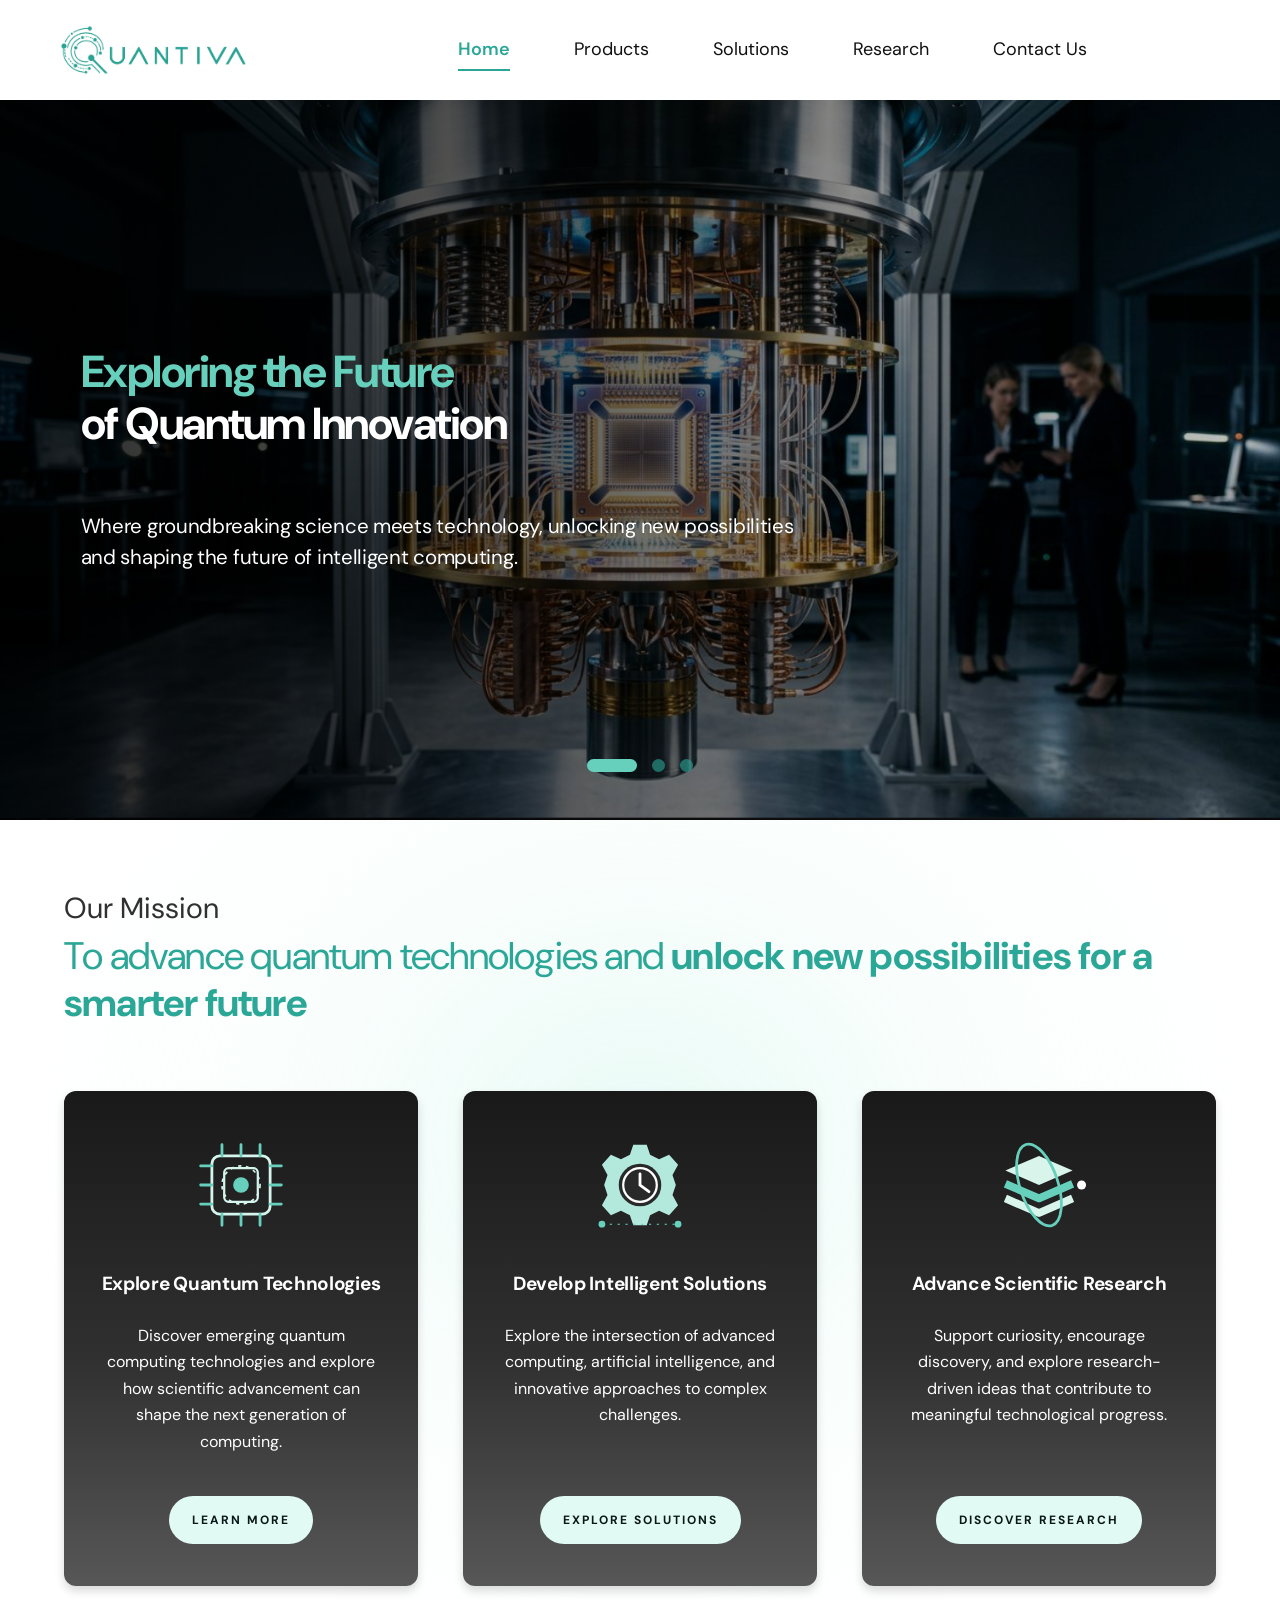
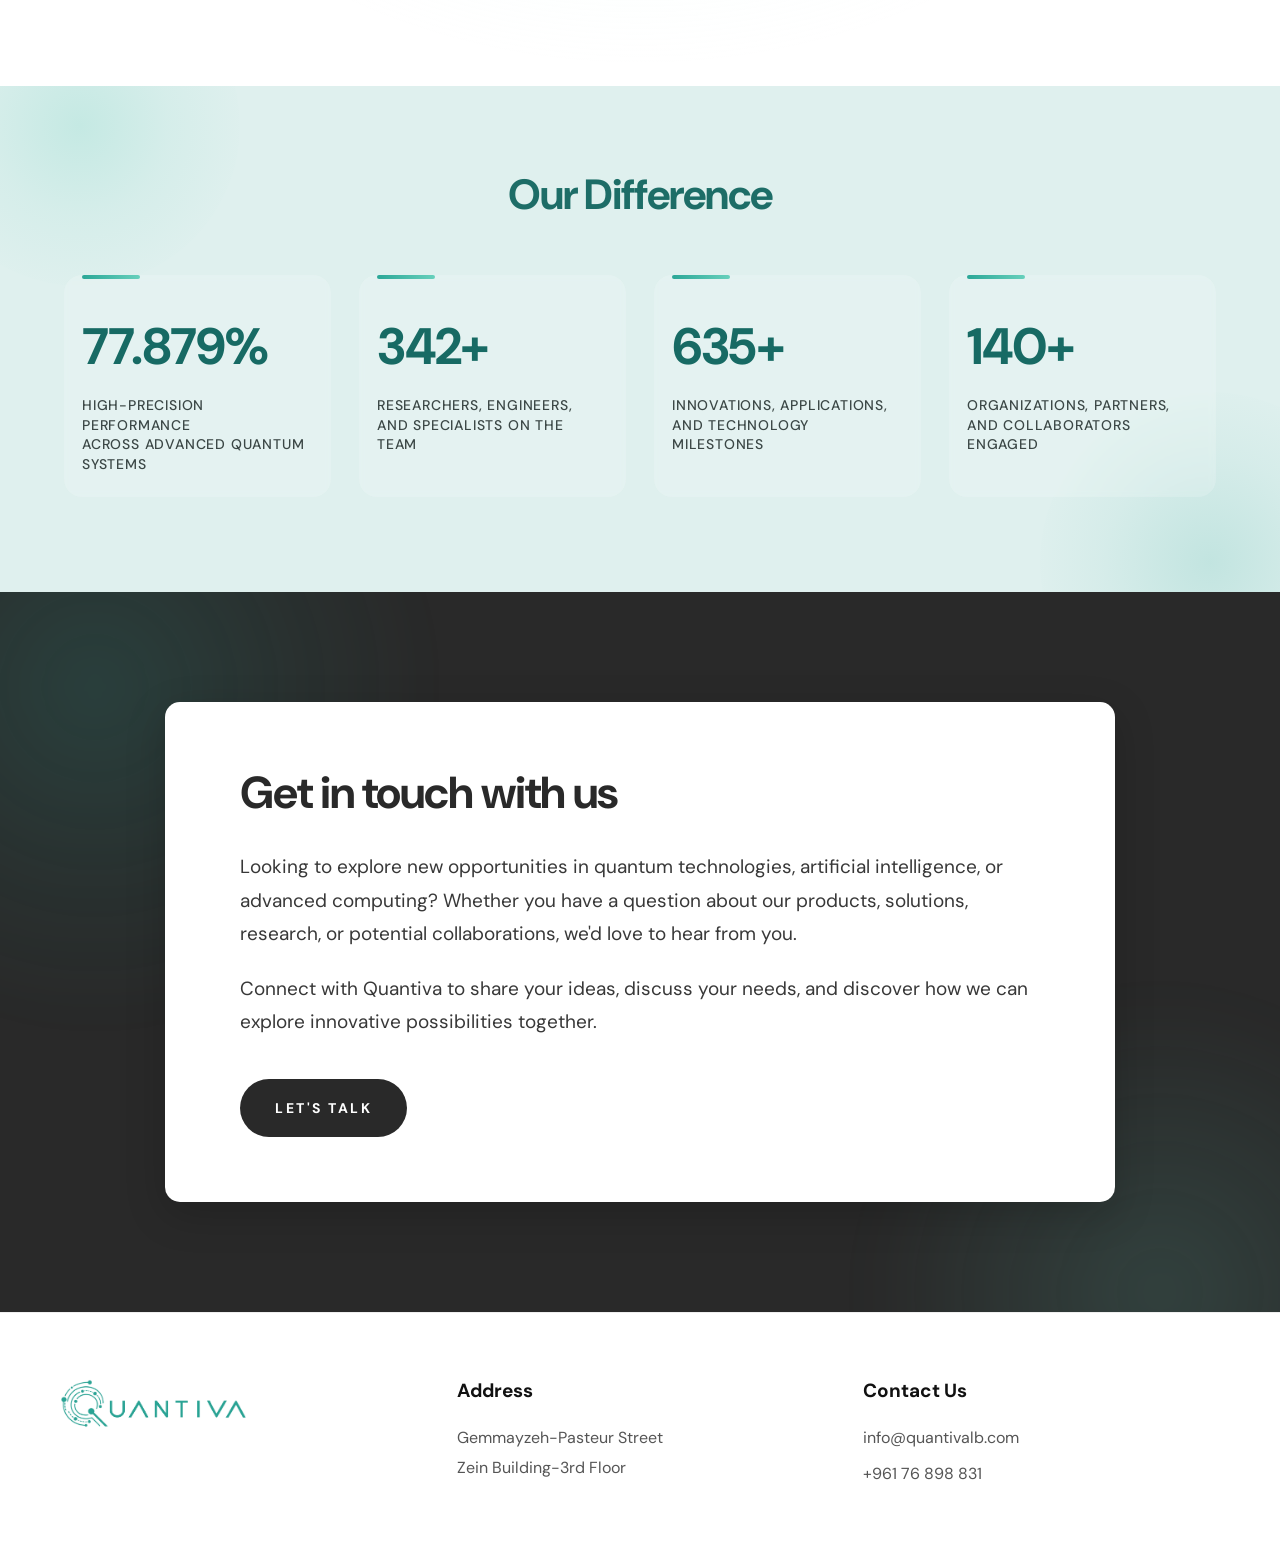
==== commit b3607f03: "Update index.html" ====
--- a/index.html
+++ b/index.html
@@ -494,8 +494,8 @@
             <div class="footer-address">
                 <h3>Address</h3>
                 <p>
-                    Lebanon<br>
-                    Address details coming soon
+                    Gemmayzeh-Pasteur Street<br>
+                    Zein Building-3rd Floor
                 </p>
             </div>
 
@@ -523,4 +523,4 @@
 
 </body>
 
-</html>+</html>
